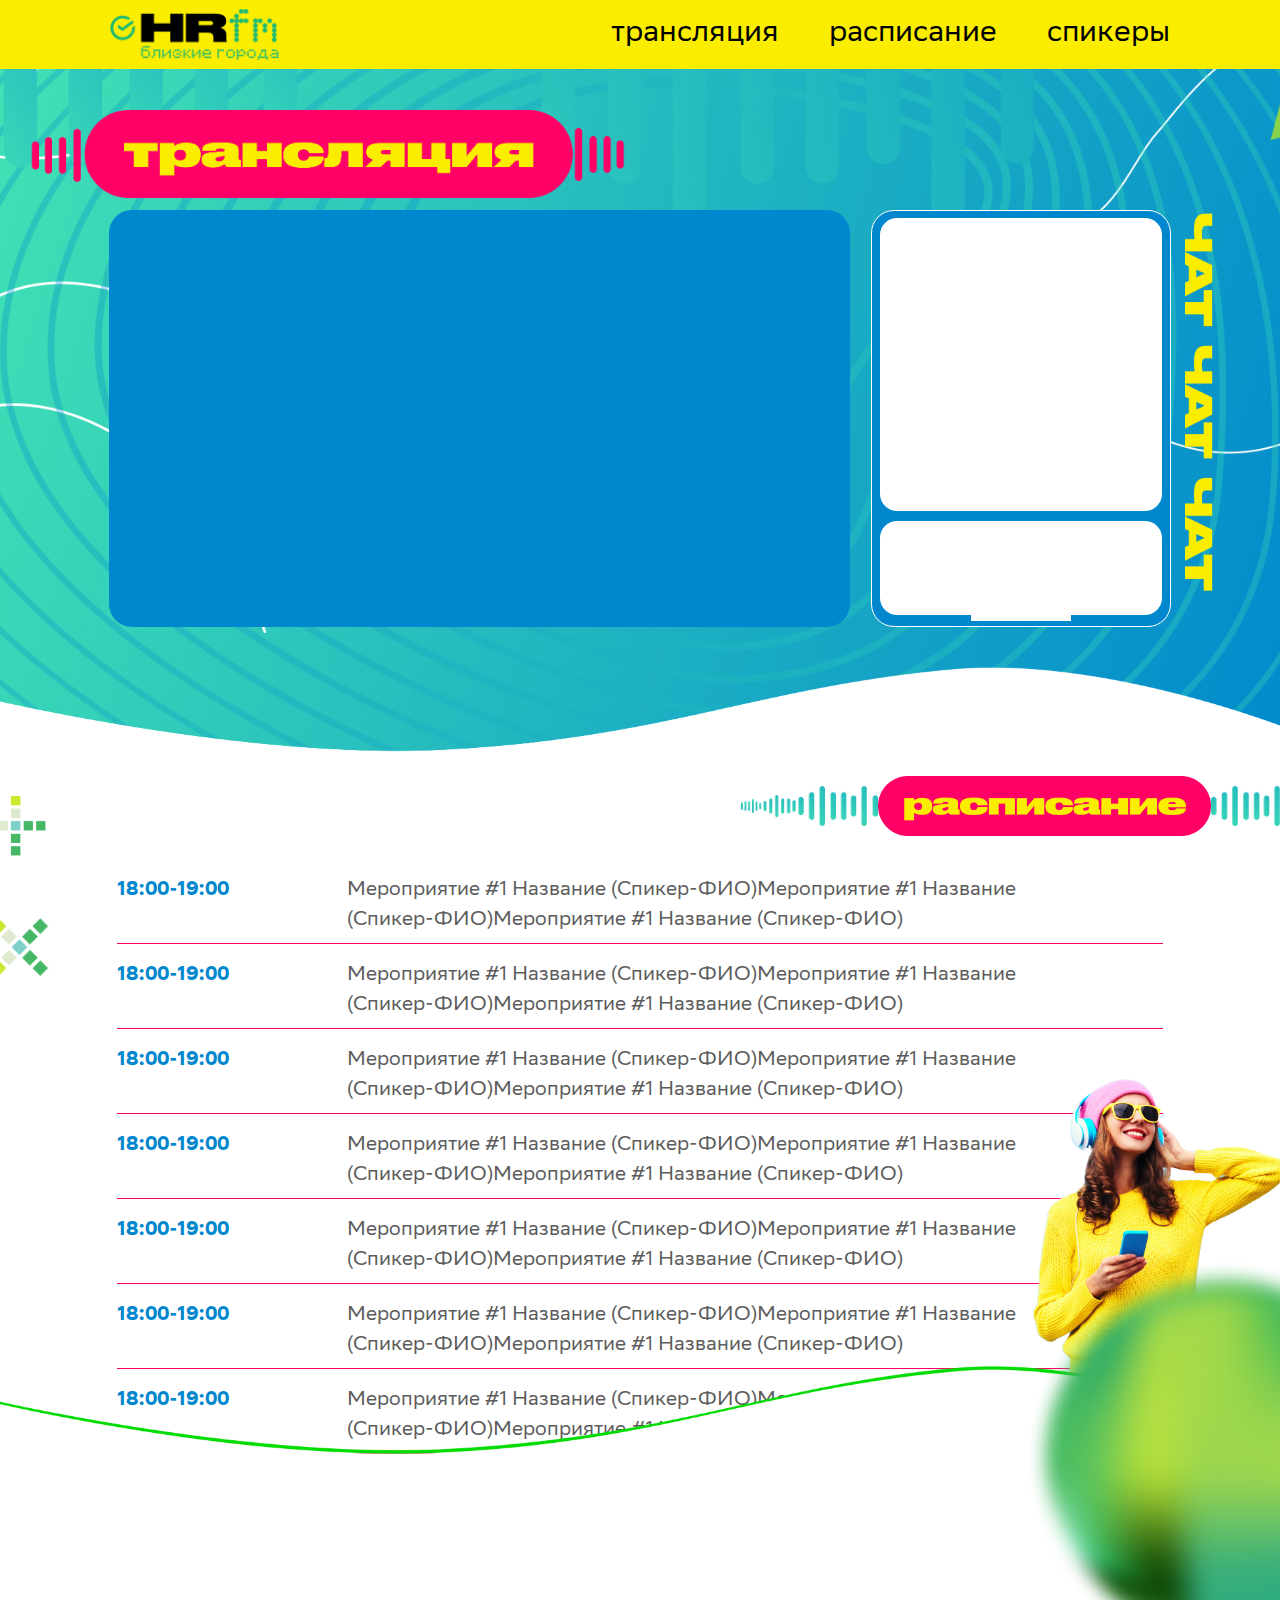
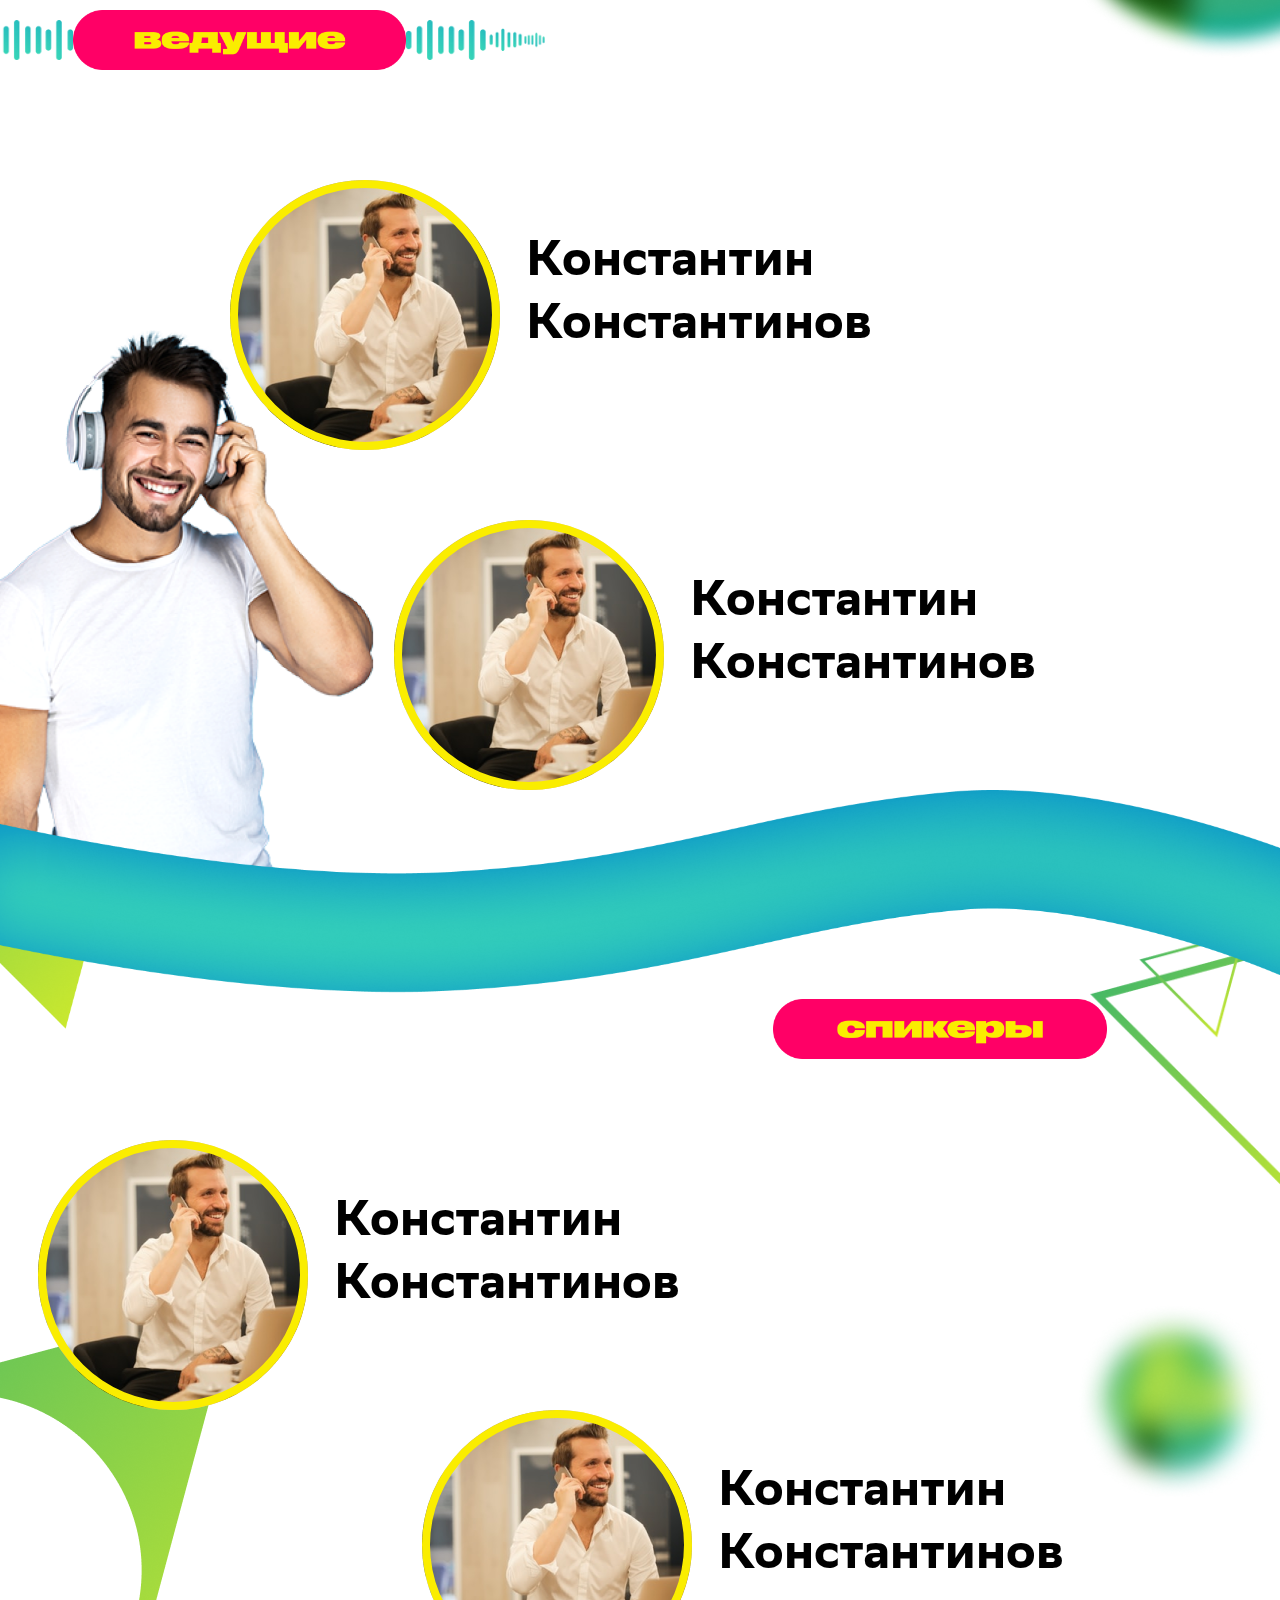
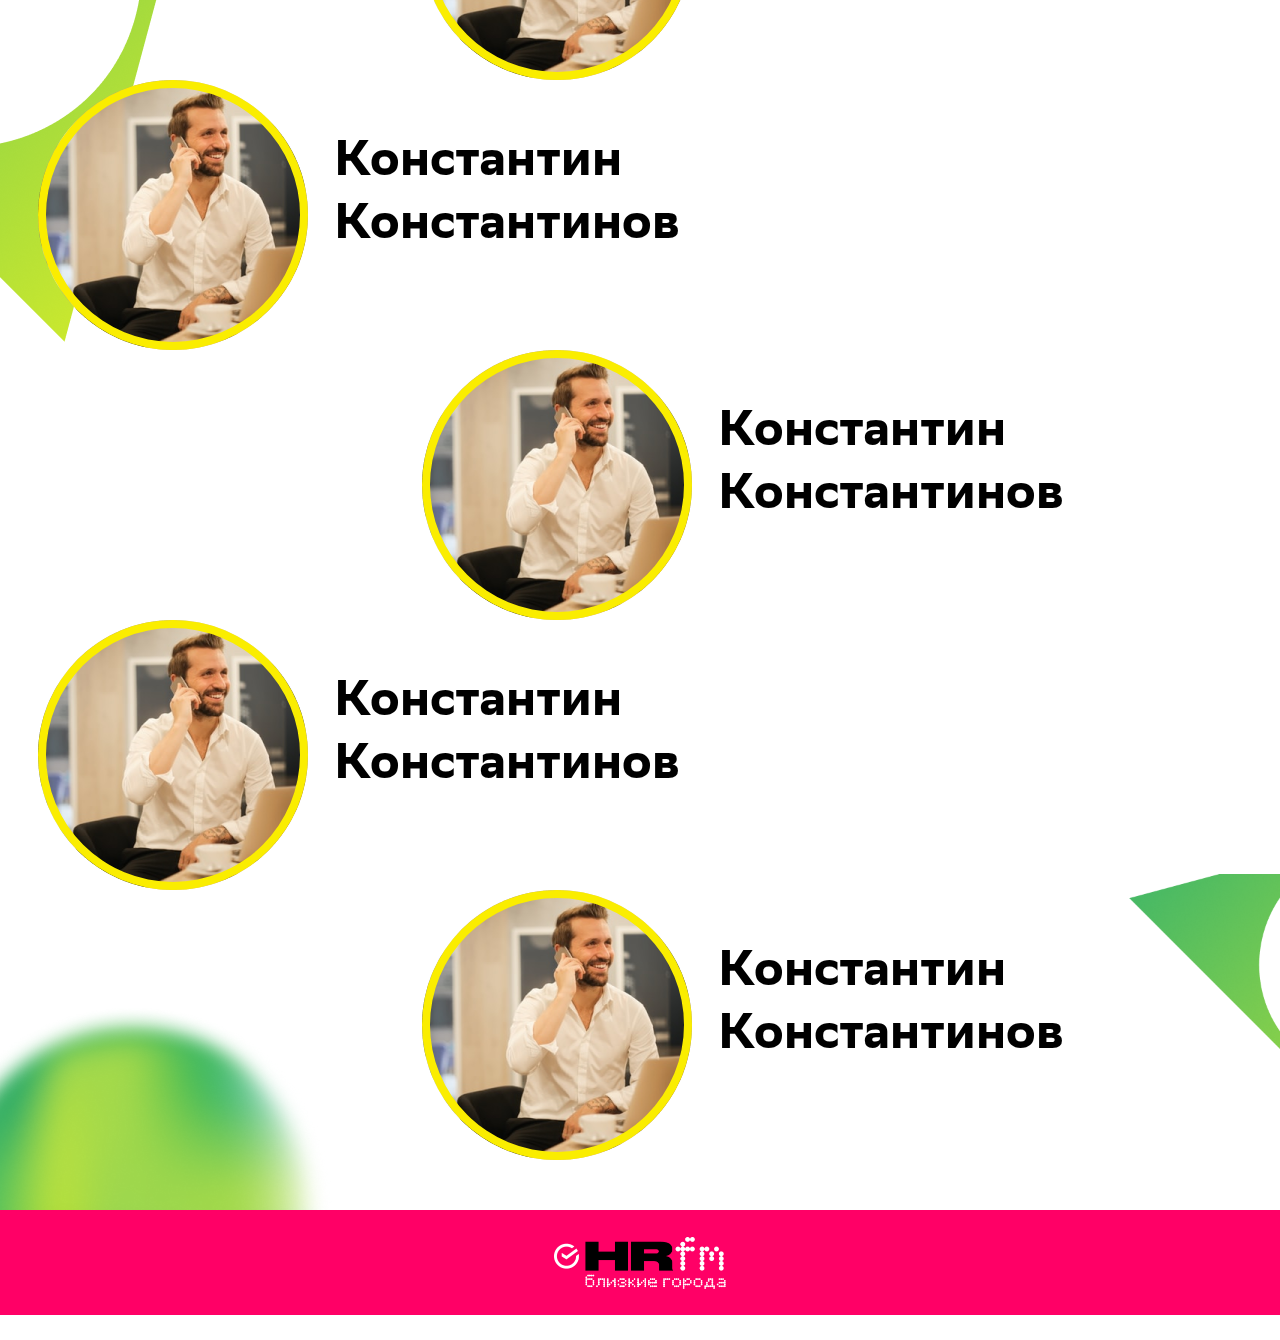
==== index.html @ 7535a4e9 "Adding All" ====
<!DOCTYPE html>
<html lang="ru" dir="ltr">

<head>
  <meta charset="utf-8">
  <title>HR FM Sber</title>
  <meta name="mobile-web-app-capable" content="yes">
  <meta name="apple-mobile-web-app-capable" content="yes">
  <meta http-equiv="Content-Type" content="text/html; charset=utf-8">
  <meta http-equiv="Content-Language" content="ru">
  <meta name="generator" content="N/A">
  <meta name="language" content="Russian">
  <meta name="viewport" content="width=device-width, initial-scale=1.0, maximum-scale=1.0, user-scalable=no" />

  <link type="text/css" rel="stylesheet" href="./fonts/fonts.css">
  <link type="text/css" rel="stylesheet" href="./index.css">
</head>

<body>

  <div class="body">
    <div class="menu">
      <div class="logo">
        <img class="logoImg" src="./images/logo.png" alt="" />
      </div>
      <img class="menuBtn" src="./images/menu.png" alt="" />
      <div class="menuLinks">
        <a class="menuLink" href="#">трансляция</a>
        <a class="menuLink" href="#">расписание</a>
        <a class="menuLink" href="#">спикеры</a>
      </div>
      <script type="text/javascript">
        let menu = document.querySelector(".menuBtn"),
          menuBlock = document.querySelector(".menuLinks");

        menu.addEventListener("click", () => {
          if (menuBlock.classList.contains("menuLinksMobile")) {
            menuBlock.className = "menuLinks";
          } else {
            menuBlock.className = "menuLinks menuLinksMobile";
          }
        });
      </script>
    </div>
    <img class="topImg" src="./images/top.png" alt="">
    <img class="topImg topImgMobile" src="./images/top-mobile.png" alt="" />

    <div class="broadcast">
      <div class="broadcastBlock1">
        <!-- <a href="#">
          <div class="broadcastPlay">
            <img src="./images/play.png" alt="" />
          </div>
        </a> -->
        <img class="broadcastCaption" src="./images/broadcast-caption.png" alt="" />
        <div class="broadcastBlock2">
          <div class="broadcastVideoBlock">
            <!-- PLACE BROADCAST HERE -->
          </div>
          <script type="text/javascript">
            let video = document.querySelector(".broadcastVideoBlock")
            videoBlock = document.querySelector(".broadcastBlock2");

            videoBlock.style.height = video.offsetWidth / 16 * 9 + "px";
            video.style.height = video.offsetWidth / 16 * 9 + "px";

            window.addEventListener("resize", () => {
              videoBlock.style.height = video.offsetWidth / 16 * 9 + "px";
              video.style.height = video.offsetWidth / 16 * 9 + "px";
            })
          </script>
          <div class="chat">
            <div class="messages">

            </div>
            <div class="messageInput">
              <input style="width:100px;height:100px;font-size:30px;" type="text" name="" value="">
            </div>
          </div>
          <img class="chatCaption" src="./images/chat.png" alt="">
        </div>
      </div>
    </div>

    <div class="schedule">
      <img class="scheduleStyle" src="./images/schedule/schedule-style.png" alt="" />
      <div class="scheduleBlock">
        <img class="scheduleStyleLeft1" src="./images/schedule/style-1.png" alt="" />
        <img class="scheduleStyleLeft2" src="./images/schedule/style-2.png" alt="" />

        <div class="scheduleCaption">
          <img class="scheduleCaptionLeft" src="./images/schedule/style-4.png" alt="" />
          <img class="styleMobile styleMobileLeft" src="./images/style-left.png" alt="" />
          <img class="scheduleCaptionCenter" src="./images/schedule/caption.png" alt="" />
          <img class="styleMobile styleMobileRight" src="./images/style-right.png" alt="" />
          <img class="scheduleCaptionRight" src="./images/schedule/style-5.png" alt="" />
        </div>
        <div class="scheduleScroll">
          <div class="item itemFirst">
            <div class="itemLeft">
              <p>
                18:00-19:00
              </p>
            </div>
            <div class="itemRight">
              <p>
                Мероприятие #1 Название (Спикер-ФИО)Мероприятие #1 Название (Спикер-ФИО)Мероприятие #1 Название (Спикер-ФИО)
              </p>
            </div>
          </div>
          <div class="item">
            <div class="itemLeft">
              <p>
                18:00-19:00
              </p>
            </div>
            <div class="itemRight">
              <p>
                Мероприятие #1 Название (Спикер-ФИО)Мероприятие #1 Название (Спикер-ФИО)Мероприятие #1 Название (Спикер-ФИО)
              </p>
            </div>
          </div>
          <div class="item">
            <div class="itemLeft">
              <p>
                18:00-19:00
              </p>
            </div>
            <div class="itemRight">
              <p>
                Мероприятие #1 Название (Спикер-ФИО)Мероприятие #1 Название (Спикер-ФИО)Мероприятие #1 Название (Спикер-ФИО)
              </p>
            </div>
          </div>
          <div class="item">
            <div class="itemLeft">
              <p>
                18:00-19:00
              </p>
            </div>
            <div class="itemRight">
              <p>
                Мероприятие #1 Название (Спикер-ФИО)Мероприятие #1 Название (Спикер-ФИО)Мероприятие #1 Название (Спикер-ФИО)
              </p>
            </div>
          </div>
          <div class="item">
            <div class="itemLeft">
              <p>
                18:00-19:00
              </p>
            </div>
            <div class="itemRight">
              <p>
                Мероприятие #1 Название (Спикер-ФИО)Мероприятие #1 Название (Спикер-ФИО)Мероприятие #1 Название (Спикер-ФИО)
              </p>
            </div>
          </div>
          <div class="item">
            <div class="itemLeft">
              <p>
                18:00-19:00
              </p>
            </div>
            <div class="itemRight">
              <p>
                Мероприятие #1 Название (Спикер-ФИО)Мероприятие #1 Название (Спикер-ФИО)Мероприятие #1 Название (Спикер-ФИО)
              </p>
            </div>
          </div>
          <div class="item itemLast">
            <div class="itemLeft">
              <p>
                18:00-19:00
              </p>
            </div>
            <div class="itemRight">
              <p>
                Мероприятие #1 Название (Спикер-ФИО)Мероприятие #1 Название (Спикер-ФИО)Мероприятие #1 Название (Спикер-ФИО)
              </p>
            </div>
          </div>
        </div>
        <img class="scheduleGirl" src="./images/schedule/style-3.png" alt="" />
      </div>
      <img class="scheduleStyle" src="./images/schedule/schedule-style-2.png" alt="" />
    </div>

    <div class="faces">
      <div class="leading">
        <img class="leadingPeopleStyleRightTop" src="./images/faces/people-style-right-top.png" alt="" />
        <div class="leadingCaption">
          <img class="leadingCaptionLeft" src="./images/leading-style-left.png" alt="" />
          <img class="styleMobile styleMobileLeft" src="./images/style-left.png" alt="" />
          <img class="leadingCaptionCenter" src="./images/leading-caption.png" alt="" />
          <img class="styleMobile styleMobileRight" src="./images/style-right.png" alt="" />
          <img class="leadingCaptionRight" src="./images/leading-style-right.png" alt="" />
        </div>
        <div class="faceItem faceItem1">
          <div class="faceItemImgBlock">
            <img class="faceItemImg" src="./images/faces/1.png" alt="" />
          </div>
          <div class="">
            <p class="faceCaption">
              Константин<br />Константинов
            </p>
            <p class="faceDescription">
              Руководитель Директорцирковской
            </p>
          </div>
        </div>
        <div class="faceItem faceItem2">
          <div class="faceItemImgBlock">
            <img class="faceItemImg" src="./images/faces/1.png" alt="" />
          </div>
          <div class="">
            <p class="faceCaption">
              Константин<br />Константинов
            </p>
            <p class="faceDescription">
              Руководитель Директорцирковской
            </p>
          </div>
        </div>
        <img class="facesStyleLeftTop" src="./images/faces/style-left-top.png" alt="" />
        <img class="facesStyleRight" src="./images/faces/style-right.png" alt="" />
        <img class="facesStyle" src="./images/faces/style.png" alt="" />
        <img class="facesStyle facesStyleMobile" src="./images/faces/style-mobile.png" alt="" />
      </div>
      <div class="speakers">
        <div class="speakersCaption">
          <img class="styleMobile styleMobileLeft" src="./images/style-left.png" alt="" />
          <img class="speakersCaptionCenter" src="./images/speakers-caption.png" alt="" />
          <img class="styleMobile styleMobileRight" src="./images/style-right.png" alt="" />
        </div>
        <img class="speakersStyleLeft" src="./images/faces/style-left.png" alt="" />
        <div class="faceItem faceItem3">
          <div class="faceItemImgBlock">
            <img class="faceItemImg" src="./images/faces/1.png" alt="" />
          </div>
          <div class="">
            <p class="faceCaption">
              Константин<br />Константинов
            </p>
            <p class="faceDescription">
              Руководитель Директорцирковской
            </p>
          </div>
        </div>
        <div class="faceItem faceItem4">
          <div class="faceItemImgBlock">
            <img class="faceItemImg" src="./images/faces/1.png" alt="" />
          </div>
          <div class="">
            <p class="faceCaption">
              Константин<br />Константинов
            </p>
            <p class="faceDescription">
              Руководитель Директорцирковской
            </p>
          </div>
        </div>
        <div class="faceItem faceItem5">
          <div class="faceItemImgBlock">
            <img class="faceItemImg" src="./images/faces/1.png" alt="" />
          </div>
          <div class="">
            <p class="faceCaption">
              Константин<br />Константинов
            </p>
            <p class="faceDescription">
              Руководитель Директорцирковской
            </p>
          </div>
        </div>
        <div class="faceItem faceItem4">
          <div class="faceItemImgBlock">
            <img class="faceItemImg" src="./images/faces/1.png" alt="" />
          </div>
          <div class="">
            <p class="faceCaption">
              Константин<br />Константинов
            </p>
            <p class="faceDescription">
              Руководитель Директорцирковской
            </p>
          </div>
        </div>
        <div class="faceItem faceItem5">
          <div class="faceItemImgBlock">
            <img class="faceItemImg" src="./images/faces/1.png" alt="" />
          </div>
          <div class="">
            <p class="faceCaption">
              Константин<br />Константинов
            </p>
            <p class="faceDescription">
              Руководитель Директорцирковской
            </p>
          </div>
        </div>
        <div class="faceItem faceItem4">
          <div class="faceItemImgBlock">
            <img class="faceItemImg" src="./images/faces/1.png" alt="" />
          </div>
          <div class="">
            <p class="faceCaption">
              Константин<br />Константинов
            </p>
            <p class="faceDescription">
              Руководитель Директорцирковской
            </p>
          </div>
        </div>
      </div>
      <img class="facesStyleBottom" src="./images/faces/style-bottom.png" alt="" />
    </div>
    <div class="footer">
      <img class="footerLogo" src="./images/logo-footer.png" alt="" />
    </div>
  </div>

</body>

</html>
---- fonts/fonts.css ----
@font-face {
  font-family: 'SBSansDisplay_Regular';
  src: url(./SBSansDisplay-Regular.ttf);
}

@font-face {
  font-family: 'SBSansDisplay_Bold';
  src: url(./SBSansDisplay-Bold.ttf);
}
---- index.css ----
a {
  text-decoration: none;
  outline: none;
  color: inherit;
}

input, textarea, select {
  outline: none;
  -webkit-appearance: none !important;
  -moz-appearance: none !important;
  appearance: none !important;
  padding: 0;
  margin: 0;
  border: none;
}

:root {}

html, body, div, span, object, iframe, h1, h2, h3, h4, h5, h6, p, a, img, small, strike, strong, b, i, ol, ul {
  margin: 0;
  padding: 0;
  border: 0;
  font-size: 0;
  font: inherit;
  vertical-align: baseline;
  -webkit-text-size-adjust: none;
  touch-action: manipulation;
  -webkit-tap-highlight-color: transparent;
}

li, form, label, table, tbody, tfoot, thead, tr, th, td, canvas, footer, header, menu, nav, audio, video {
  margin: 0;
  padding: 0;
  border: 0;
  font-size: 0;
  font: inherit;
  vertical-align: baseline;
  -webkit-tap-highlight-color: transparent;
}

/* HTML5 display-role reset for older browsers */
article, aside, details, figcaption, figure, footer, header, hgroup, menu, nav, section {
  display: block;
  -webkit-tap-highlight-color: transparent;
}

body {
  margin: 0 auto;
  padding: 0;
  font-size: 0;
  background: linear-gradient(287.56deg, #0087CD 0%, #42E3B4 100%);
  background-repeat: no-repeat;
  background-attachment: fixed;
  color: #000000;
  text-align: center;
  position: relative;
  -webkit-font-smoothing: antialiased;
  -moz-osx-font-smoothing: antialiased;
  font-smoothing: antialiased;
  width: auto;
  min-width: 320px;
}

.body {
  overflow: hidden;
  overflow-y: scroll;
}

.menu {
  background-color: #FAED00;
  width: 100%;
  height: 69px;
  display: flex;
  justify-content: space-between;
  align-items: center;
  padding: 0 110px;
  box-sizing: border-box;
  position: relative;
  z-index: 2;
}

.menuLink {
  font-family: "SBSansDisplay_Regular";
  font-size: 30px;
  font-style: normal;
  line-height: 69px;
  margin-left: 50px;
}

.logoImg {
  height: 51px;
  width: auto;
}

.topImg {
  width: 100%;
  height: auto;
  position: relative;
  display: block;
  margin-top: -69px;
  z-index: 1;
}

.topImgMobile, .menuBtn, .styleMobile {
  display: none;
}

.broadcast {
  background: url(./images/broadcast-bg.png) no-repeat center center / cover;
  width: 100%;
  /* height: 1200px; */
  position: relative;
  margin-top: -210px;
  margin-bottom: -150px;
  /* z-index: -1; */
  padding-bottom: 30px;
}

.broadcastPlay {
  width: 638px;
  height: 140px;
  background: #FAED00;
  display: flex;
  justify-content: center;
  align-items: center;
  position: absolute;
  top: 190px;
  right: 50px;
  border-radius: 100px;
  box-shadow: 1px 0px 58px #FFFFFF;
}

.broadcastPlay img {
  width: 194px;
  height: 194px;
  box-shadow: 0px 0px 68px 0px #faed00;
  border-radius: 100%;
}

.broadcastCaption {
  height: 107px;
  width: auto;
  display: block;
  margin-top: 110px;
  margin-left: -8.5%;
  margin-bottom: 12px;
}

.broadcastBlock1 {
  max-width: 1440px;
  padding: 210px 50px 160px;
  margin: 0 auto;
  position: relative;
}

.broadcastVideoBlock {
  height: 100%;
  width: 74%;
  background: #0087CD;
  border-radius: 23px;
  margin-right: 2%;
}

.chat {
  height: 100%;
  width: 24%;
  background: #0087CD;
  border-radius: 23px;
  border: 1px solid #FFFFFF;
  box-sizing: border-box;
  padding: 7px 8px 11px;
  display: flex;
  flex-direction: column;
  justify-content: space-between;
  min-width: 300px;
  position: relative;
}

.chatCaption {
  width: 4.15%;
  height: auto;
  position: absolute;
  top: 3px;
  right: -4.4%;
}

.broadcastBlock2 {
  display: flex;
  justify-content: space-between;
  position: relative;
}

.messages, .messageInput {
  width: 100%;
  background: #FFFFFF;
  border-radius: 17px;
  box-sizing: border-box;
}

.messages {
  height: calc(100% - 104px);
}

.messageInput {
  height: 94px;
}

.scheduleStyle {
  width: 100%;
  height: auto;
  display: block;
  position: relative;
  z-index: 3;
}

.scheduleBlock {
  display: block;
  width: 100%;
  background-color: #FFFFFF;
  padding: 190px 0 0;
  margin: -190px auto;
  position: relative;
}

.scheduleScroll {
  max-width: 81.7%;
  width: 100%;
  margin: 0 auto;
  height: 590px;
  overflow: hidden;
  overflow-y: scroll;
}

.scheduleScroll::-webkit-scrollbar {
  display: none;
}

.scheduleScroll {
  -ms-overflow-style: none;
  scrollbar-width: none;
}

.item {
  display: flex;
  justify-content: flex-start;
  align-items: flex-start;
  border-bottom: 1px solid #FF0066;
  padding: 17px 0 7px;
}

.itemFirst {
  padding: 0 0 7px;
}

.itemLast {
  margin-bottom: 150px;
}

.itemLeft {
  width: 17.5%;
  margin-right: 47px;
}

.itemLeft p {
  font-family: "SBSansDisplay_Bold";
  font-size: 30px;
  line-height: 38px;
  text-align: left;
  color: #0087CD;
}

.itemRight {
  width: 64%;
}

.itemRight p {
  font-family: "SBSansDisplay_Regular";
  font-size: 30px;
  line-height: 38px;
  text-align: left;
  color: #5C5C5C;
}

.scheduleGirl {
  width: 25%;
  height: auto;
  display: block;
  position: absolute;
  right: -23px;
  bottom: 50px;
}

.scheduleStyleLeft1 {
  height: 101px;
  width: auto;
  left: 0;
  top: 20px;
  position: absolute;
  display: block;
  z-index: 4;
}

.scheduleStyleLeft2 {
  height: 200px;
  width: auto;
  left: 0;
  top: 121px;
  position: absolute;
  display: block;
  z-index: 4;
}

.scheduleCaption {
  display: flex;
  justify-content: center;
  align-items: center;
  position: absolute;
  top: 0;
  right: 0;
  z-index: 4;
}

.scheduleCaptionLeft, .scheduleCaptionRight {
  height: 87px;
  width: auto;
  display: block;
}

.scheduleCaptionCenter {
  height: 98px;
  width: auto;
  display: block;
}

.leadingCaption {
  display: flex;
  justify-content: center;
  align-items: center;
  position: absolute;
  top: 30px;
  left: 0;
}

.leadingCaptionLeft, .leadingCaptionRight {
  height: 87px;
  width: auto;
  display: block;
}

.leadingCaptionCenter {
  height: 98px;
  width: auto;
  display: block;
}

.faceItem {
  display: flex;
  justify-content: flex-start;
  align-items: center;
}

.faceItemImg {
  width: 270px;
  height: 270px;
  object-fit: cover;
  display: block;
  position: relative;
  z-index: -1;
}

.faceItemImgBlock {
  margin-right: 26px;
  border-radius: 100%;
  box-shadow: inset 0 0 0 8px #FAED00;
}

.faceCaption {
  font-family: "SBSansDisplay_Bold";
  font-size: 49px;
  line-height: 63px;
  text-align: left;
}

.faceDescription {
  font-family: "SBSansDisplay_Regular";
  font-size: 30px;
  line-height: 38px;
  text-align: left;
  color: #FFFFFF;
  max-width: 525px;
}

.faces {
  position: relative;
  padding: 0 0 50px;
}

.faceItem1 {
  margin: 0 auto;
  position: relative;
  left: 0;
  right: 0;
  width: fit-content;
  top: 200px;
}

.faceItem2 {
  margin: 0 auto;
  position: relative;
  left: 12.8%;
  right: 0;
  width: fit-content;
  margin-top: 270px;
}

.facesStyle {
  width: 100%;
  height: auto;
  display: block;
  position: relative;
  margin-top: 0px;
  z-index: 1;
}

.facesStyleLeftTop {
  height: auto;
  width: 35.8%;
  left: 0;
  top: 200px;
  position: absolute;
  display: block;
  z-index: -2;
}

.leadingPeopleStyleRightTop {
  height: auto;
  width: 20%;
  right: 0;
  top: -630px;
  position: absolute;
  display: block;
  z-index: 5;
}

.facesStyleRight {
  height: 970px;
  width: auto;
  right: 0;
  top: 550px;
  position: absolute;
  display: block;
  z-index: -1;
}

.speakersCaptionCenter {
  height: 98px;
  width: auto;
  display: block;
}

.speakersCaption {
  display: flex;
  justify-content: center;
  align-items: center;
  position: relative;
  width: fit-content;
  margin: 0 auto;
  left: 400px;
  right: 0;
}

.faceItem3 {
  margin: 0 auto;
  position: relative;
  left: -15%;
  width: fit-content;
  margin-top: 81px;
}

.faceItem4 {
  margin: 0 auto;
  position: relative;
  left: 15%;
  width: fit-content;
  margin-top: 0px;
}

.faceItem5 {
  margin: 0 auto;
  position: relative;
  left: -15%;
  width: fit-content;
  margin-top: 0px;
}

.speakers {
  position: relative;
}

.speakersStyleLeft {
  height: 643px;
  width: auto;
  left: 0;
  top: 300px;
  position: absolute;
  display: block;
  z-index: -1;
}

.facesStyleBottom {
  width: 100%;
  height: auto;
  position: absolute;
  display: block;
  z-index: -2;
  left: 0;
  right: 0;
  margin: 0 auto;
  bottom: -105px;
}

.footer {
  background: #FF0066;
  width: 100%;
  height: 105px;
  display: flex;
  justify-content: center;
  align-items: center;
}

.footerLogo {
  height: 52px;
  width: auto;
  display: block;
}

.facesStyleMobile {
  display: none;
}

@media only screen and (max-width: 1940px) {
  .scheduleBlock {
    padding: 150px 0 0;
    margin: -150px auto;
  }
}

@media only screen and (max-width: 1540px) {
  .scheduleBlock {
    padding: 125px 0 0;
    margin: -125px auto;
  }

  .facesStyleLeftTop {
    top: 300px;
  }

  .leadingPeopleStyleRightTop {
    top: -500px;
  }
}

@media only screen and (max-width: 1440px) {
  .speakersCaption {
    left: 300px;
  }

  .leadingPeopleStyleRightTop {
    top: -450px;
  }

  .broadcastCaption {
    margin-left: -4%;
    height: 88px;
  }

  .broadcastPlay {
    width: 526px;
    height: 115px;
  }

  .broadcastPlay img {
    width: 160px;
    height: 160px;
  }

  .broadcastBlock2 {
    max-width: 90%;
    margin: 0 auto;
  }

  .scheduleCaptionLeft, .scheduleCaptionRight, .leadingCaptionLeft, .leadingCaptionRight {
    height: 60px;
  }

  .scheduleStyleLeft1 {
    height: 80px;
  }

  .scheduleStyleLeft2 {
    height: 150px;
  }

  .itemRight p {
    font-size: 26px;
    line-height: 30px;
  }

  .scheduleCaptionCenter, .leadingCaptionCenter, .speakersCaptionCenter {
    height: 80px;
  }
}

@media only screen and (max-width: 1350px) {
  .facesStyleLeftTop{
    top: 350px;
  }
}

@media only screen and (max-width: 1300px) {
  .scheduleBlock {
    padding: 100px 0 0;
    margin: -100px auto;
  }

  .scheduleCaptionLeft, .scheduleCaptionRight, .leadingCaptionLeft, .leadingCaptionRight {
    height: 40px;
  }

  .scheduleCaptionCenter, .leadingCaptionCenter, .speakersCaptionCenter {
    height: 60px;
  }

  .scheduleStyleLeft1 {
    height: 60px;
  }

  .scheduleStyleLeft2 {
    height: 100px;
  }

  .itemRight p, .itemLeft p {
    font-size: 20px;
    line-height: 30px;
  }
}

@media only screen and (max-width: 1200px) {
  .speakersCaption {
    left: 200px;
  }

  .facesStyleLeftTop {
    top: 400px;
  }

  .broadcastPlay {
    width: 420px;
    height: 92px;
  }

  .broadcastPlay img {
    width: 128px;
    height: 128px;
  }

  .broadcastCaption {
    height: 70px;
  }

  .faceItem3, .faceItem5, .faceItem4 {
    left: 0;
    margin-top: 30px;
  }
}

@media only screen and (max-width: 1024px) {
  .menuLink {
    font-family: "SBSansDisplay_Bold";
    font-size: 15px;
    line-height: 41px;
  }

  .menu {
    height: 41px;
    padding: 0 50px;
  }

  .logoImg {
    height: 25px;
  }

  .topImg {
    margin-top: -41px;
  }

  .scheduleBlock {
    padding: 80px 0 0;
    margin: -80px auto;
  }
}

@media only screen and (max-width: 868px) {
  .itemLast {
    margin-bottom: 0;
  }

  .broadcastPlay {
    margin: 0 auto;
    left: 0;
    right: 0;
    top: 30px;
    position: relative;
  }

  .broadcastCaption {
    margin: 100px auto 20px;
  }

  .broadcastBlock2 {
    flex-direction: column;
    height: auto !important;
  }

  .broadcastVideoBlock {
    width: 100%;
    margin: 0 auto 10px;
  }

  .chat {
    width: 100%;
    height: 300px;
  }

  .chatCaption {
    top: unset;
    bottom: 11%;
  }

  .scheduleBlock {
    padding: 0;
    margin: 0 auto;
    background: transparent;
  }

  .scheduleStyle, .scheduleCaptionLeft, .scheduleCaptionRight, .leadingCaptionLeft, .leadingCaptionRight, .scheduleStyleLeft1, .scheduleStyleLeft2, .scheduleGirl {
    display: none;
  }

  .scheduleScroll {
    overflow: auto;
    height: auto;
    max-width: 700px;
  }

  .broadcastBlock1 {
    padding: 210px 50px 0px;
  }

  .broadcast {
    margin-bottom: 0;
    padding-bottom: 0;
  }

  .scheduleCaption, .leadingCaption, .speakersCaption {
    margin: 15px auto 10px;
    position: relative;
    left: 0;
  }

  .scheduleScroll {
    padding: 0 12px;
  }

  .itemLeft {
    margin: 0 auto;
    width: 100%;
  }

  .itemLeft p {
    font-size: 15px;
    line-height: 19px;
    text-align: center;
    color: #FFFFFF;
  }

  .item {
    flex-direction: column;
  }

  .itemRight {
    width: 100%;
  }

  .itemRight p {
    font-size: 15px;
    line-height: 19px;
  }

  .styleMobile {
    display: block;
    height: 28px;
    width: auto;
  }

  .styleMobileLeft {
    margin-right: -12px;
  }

  .styleMobileRight {
    margin-left: -12px;
  }

  .facesStyleLeftTop, .facesStyleRight, .speakersStyleLeft, .facesStyleBottom {
    display: none;
  }

  .faceItem1 {
    top: 0;
    margin-top: 50px;
  }

  .faceItem2 {
    left: 0;
    margin-top: 30px;
  }

  .leadingPeopleStyleRightTop {
    top: -200px;
    width: auto;
    height: 920px;
    right: -120px;
    z-index: -2;
  }

  .faceCaption {
    font-size: 40px;
    line-height: 50px;
  }

  .faceDescription {
    font-size: 20px;
    line-height: 28px;
  }

  .faceItemImg {
    width: 200px;
    height: 200px;
  }
}

@media only screen and (max-width: 668px) {
  .topImg, .menuLinks, .facesStyle {
    display: none;
  }

  .faceItemImg {
    width: 100px;
    height: 100px;
  }

  .faceItemImgBlock {
    box-shadow: inset 0 0 0 3px #faed00;
    margin-right: 10px;
  }

  .faceCaption {
    font-size: 18px;
    line-height: 23px;
  }

  .faceDescription {
    font-size: 11px;
    line-height: 14px;
    max-width: 192px;
  }

  .topImgMobile, .menuBtn, .facesStyleMobile {
    display: block;
  }

  .menuBtn {
    width: 24px;
    height: auto;
    padding: 8px;
  }

  .menu {
    padding: 0 6px 0 14px;
  }

  .menuLinksMobile {
    display: flex;
    position: absolute;
    flex-direction: column;
    text-align: right;
    background: #FAED00;
    top: 40px;
    right: 0;
    width: 224px;
    padding-top: 5px;
  }

  .menuLinksMobile .menuLink {
    margin: 0;
    padding-right: 5px;
    line-height: 69px;
  }

  .broadcastBlock1 {
    padding: 210px 12px 0;
  }

  .broadcastPlay {
    width: 260px;
    height: 57px;
  }

  .broadcastPlay img {
    width: 74px;
    height: 74px;
  }

  .broadcastBlock2 {
    width: 100%;
    max-width: 100%;
  }

  .broadcastCaption {
    height: auto;
    width: 105%;
    margin-left: -2.5%;
    margin: 80px auto 19px -2.5%;
  }

  .broadcastVideoBlock {
    margin-bottom: 25px;
  }

  .broadcastVideoBlock {
    border-radius: 5px;
  }

  .broadcast {
    background-size: 200%;
    margin-bottom: 0;
    padding-bottom: 0;
  }

  .chat {
    height: 493px;
    width: 95%;
    min-width: unset;
  }

  .chatCaption {
    bottom: 11px;
    width: auto;
    height: 482px;
    z-index: -1;
    right: -15px;
  }
}

@media only screen and (max-width: 425px) {
  .scheduleCaptionCenter, .leadingCaptionCenter, .speakersCaptionCenter {
    height: 45px;
  }

  .footer {
    height: 41px;
  }

  .footerLogo {
    height: 27px;
  }
}
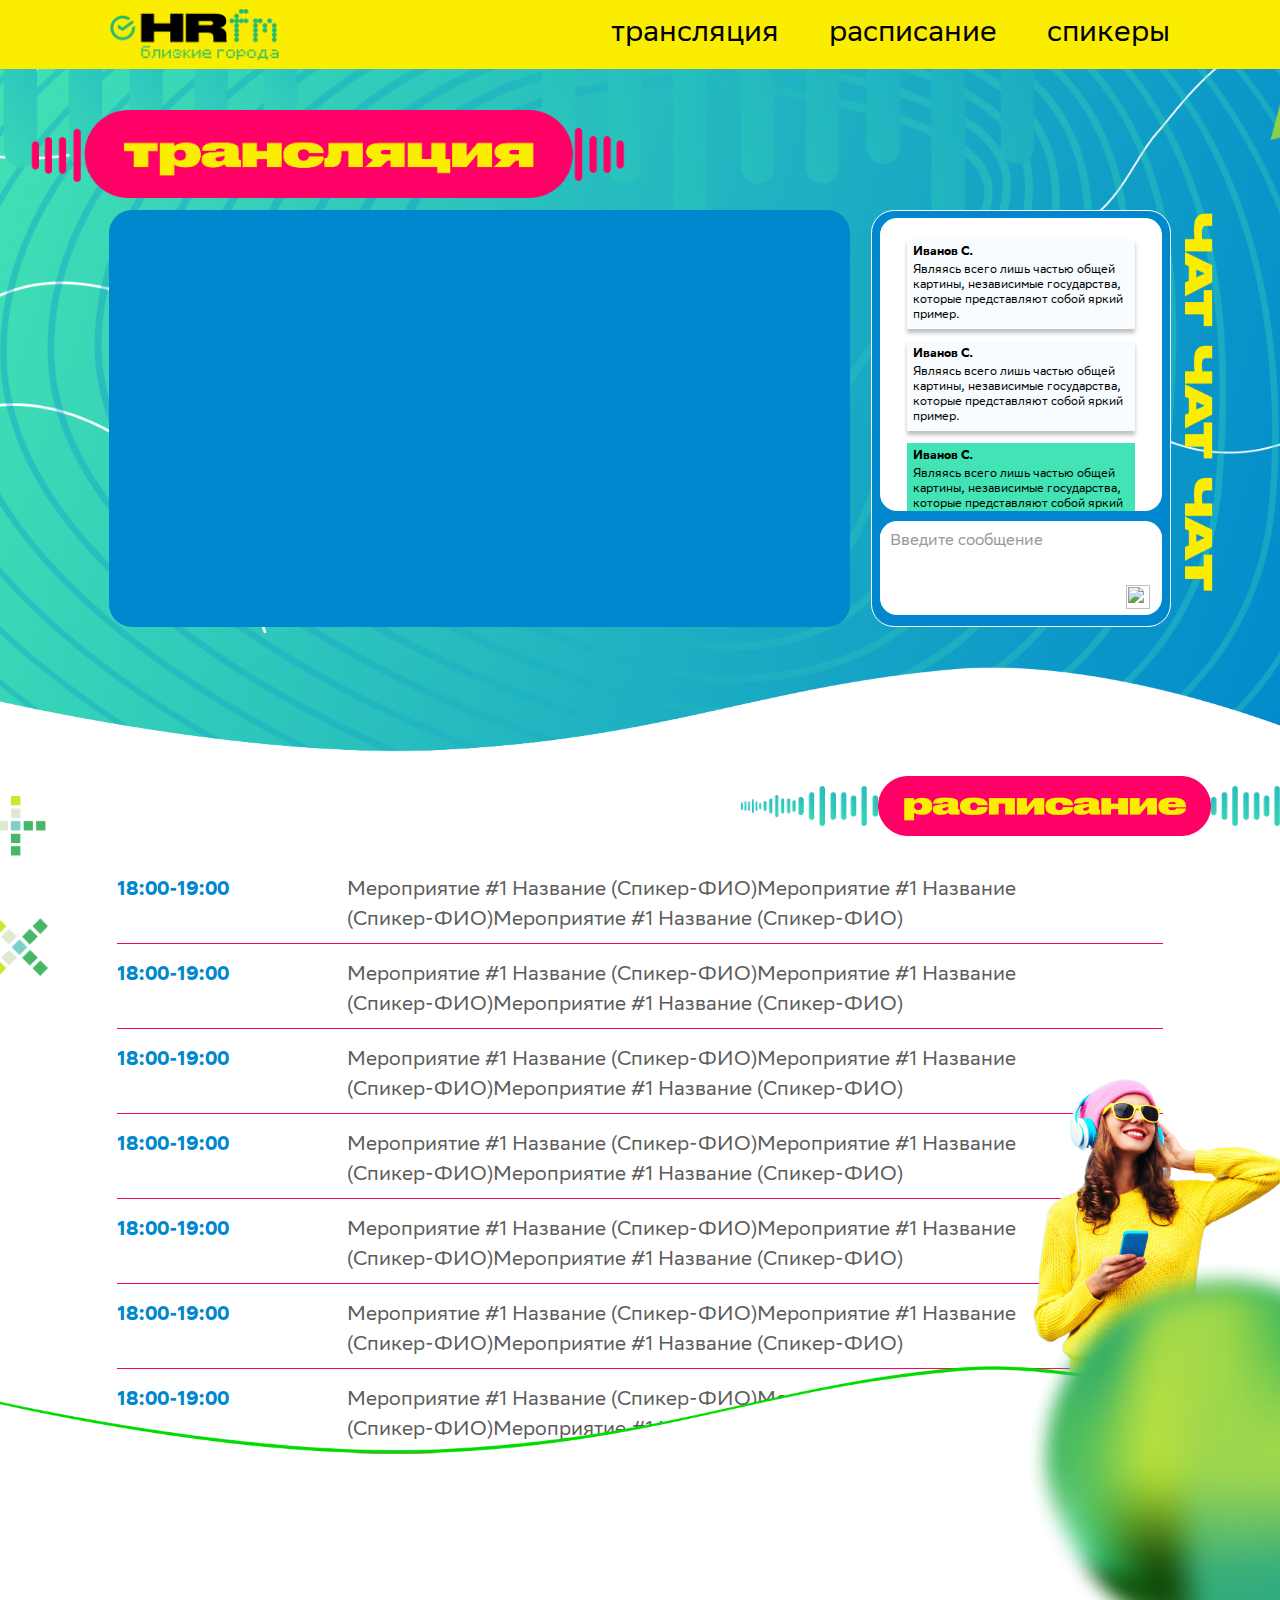
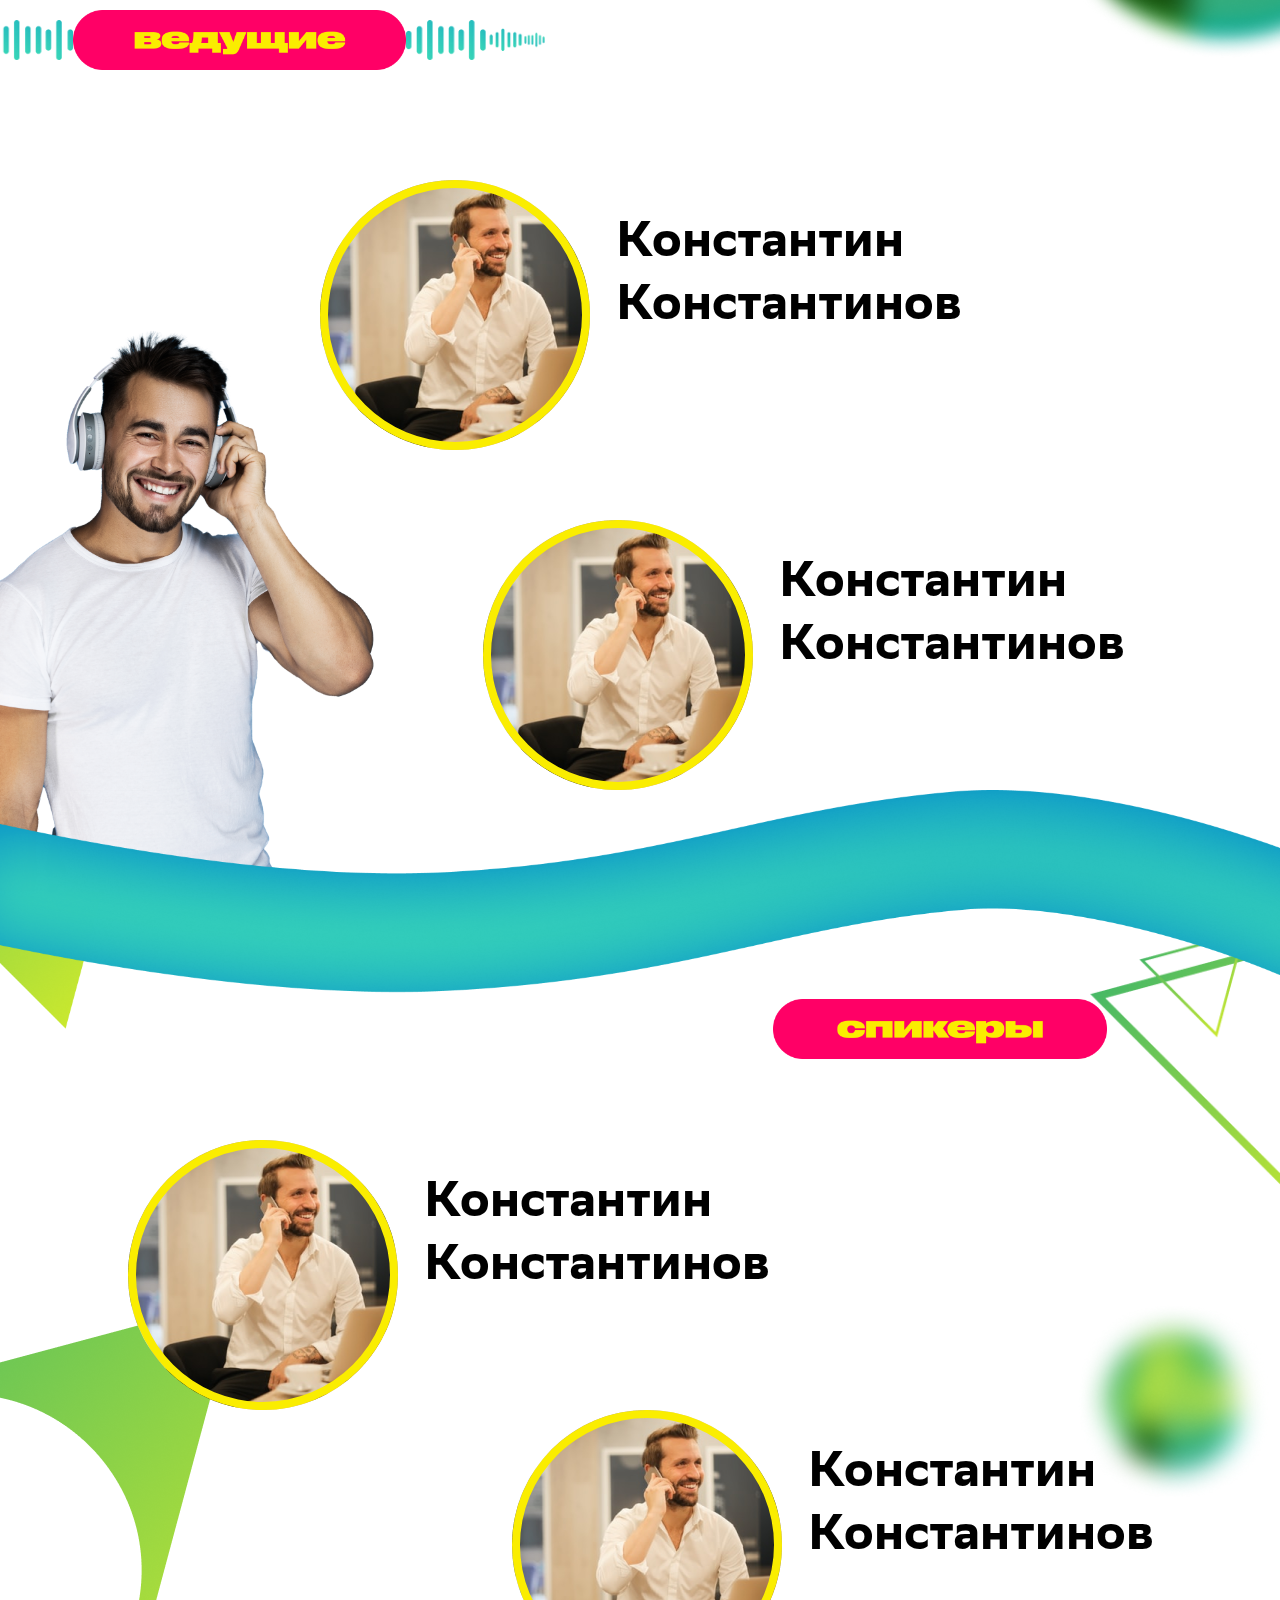
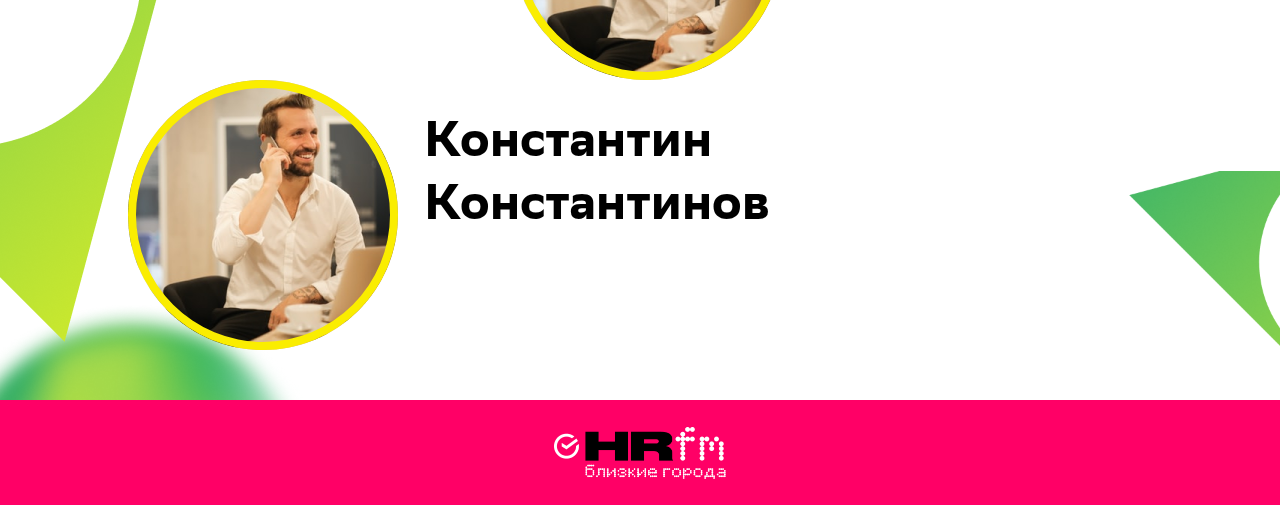
==== commit 7a8899fb: "Updating All" ====
--- a/index.html
+++ b/index.html
@@ -25,9 +25,9 @@
       </div>
       <img class="menuBtn" src="./images/menu.png" alt="" />
       <div class="menuLinks">
-        <a class="menuLink" href="#">трансляция</a>
-        <a class="menuLink" href="#">расписание</a>
-        <a class="menuLink" href="#">спикеры</a>
+        <a class="menuLink" href="#broadcast">трансляция</a>
+        <a class="menuLink" href="#schedule">расписание</a>
+        <a class="menuLink" href="#speakers">спикеры</a>
       </div>
       <script type="text/javascript">
         let menu = document.querySelector(".menuBtn"),
@@ -52,7 +52,7 @@
             <img src="./images/play.png" alt="" />
           </div>
         </a> -->
-        <img class="broadcastCaption" src="./images/broadcast-caption.png" alt="" />
+        <img class="broadcastCaption" id="broadcast" src="./images/broadcast-caption.png" alt="" />
         <div class="broadcastBlock2">
           <div class="broadcastVideoBlock">
             <!-- PLACE BROADCAST HERE -->
@@ -71,10 +71,66 @@
           </script>
           <div class="chat">
             <div class="messages">
-
+              <div class="message">
+                <p class="messageName">
+                  Иванов С.
+                </p>
+                <p class="messageText">
+                  Являясь всего лишь частью общей картины, независимые государства, которые представляют собой яркий пример.
+                </p>
+              </div>
+              <div class="message">
+                <p class="messageName">
+                  Иванов С.
+                </p>
+                <p class="messageText">
+                  Являясь всего лишь частью общей картины, независимые государства, которые представляют собой яркий пример.
+                </p>
+              </div>
+              <div class="message messageMy">
+                <p class="messageName">
+                  Иванов С.
+                </p>
+                <p class="messageText">
+                  Являясь всего лишь частью общей картины, независимые государства, которые представляют собой яркий пример.
+                </p>
+              </div>
+              <div class="message">
+                <p class="messageName">
+                  Иванов С.
+                </p>
+                <p class="messageText">
+                  Являясь всего лишь частью общей картины, независимые государства, которые представляют собой яркий пример.
+                </p>
+              </div>
+              <div class="message">
+                <p class="messageName">
+                  Иванов С.
+                </p>
+                <p class="messageText">
+                  Являясь всего лишь частью общей картины, независимые государства, которые представляют собой яркий пример.
+                </p>
+              </div>
+              <div class="message">
+                <p class="messageName">
+                  Иванов С.
+                </p>
+                <p class="messageText">
+                  Являясь всего лишь частью общей картины, независимые государства, которые представляют собой яркий пример.
+                </p>
+              </div>
+              <div class="message">
+                <p class="messageName">
+                  Иванов С.
+                </p>
+                <p class="messageText">
+                  Являясь всего лишь частью общей картины, независимые государства, которые представляют собой яркий пример.
+                </p>
+              </div>
             </div>
             <div class="messageInput">
-              <input style="width:100px;height:100px;font-size:30px;" type="text" name="" value="">
+              <textarea class="input" name="name" rows="2" value="" placeholder="Введите сообщение"></textarea>
+              <img class="send" src="./images/send.png" alt="" />
             </div>
           </div>
           <img class="chatCaption" src="./images/chat.png" alt="">
@@ -82,7 +138,7 @@
       </div>
     </div>
 
-    <div class="schedule">
+    <div class="schedule" id="schedule">
       <img class="scheduleStyle" src="./images/schedule/schedule-style.png" alt="" />
       <div class="scheduleBlock">
         <img class="scheduleStyleLeft1" src="./images/schedule/style-1.png" alt="" />
@@ -227,7 +283,7 @@
         <img class="facesStyle" src="./images/faces/style.png" alt="" />
         <img class="facesStyle facesStyleMobile" src="./images/faces/style-mobile.png" alt="" />
       </div>
-      <div class="speakers">
+      <div class="speakers" id="speakers">
         <div class="speakersCaption">
           <img class="styleMobile styleMobileLeft" src="./images/style-left.png" alt="" />
           <img class="speakersCaptionCenter" src="./images/speakers-caption.png" alt="" />
@@ -273,45 +329,6 @@
             </p>
           </div>
         </div>
-        <div class="faceItem faceItem4">
-          <div class="faceItemImgBlock">
-            <img class="faceItemImg" src="./images/faces/1.png" alt="" />
-          </div>
-          <div class="">
-            <p class="faceCaption">
-              Константин<br />Константинов
-            </p>
-            <p class="faceDescription">
-              Руководитель Директорцирковской
-            </p>
-          </div>
-        </div>
-        <div class="faceItem faceItem5">
-          <div class="faceItemImgBlock">
-            <img class="faceItemImg" src="./images/faces/1.png" alt="" />
-          </div>
-          <div class="">
-            <p class="faceCaption">
-              Константин<br />Константинов
-            </p>
-            <p class="faceDescription">
-              Руководитель Директорцирковской
-            </p>
-          </div>
-        </div>
-        <div class="faceItem faceItem4">
-          <div class="faceItemImgBlock">
-            <img class="faceItemImg" src="./images/faces/1.png" alt="" />
-          </div>
-          <div class="">
-            <p class="faceCaption">
-              Константин<br />Константинов
-            </p>
-            <p class="faceDescription">
-              Руководитель Директорцирковской
-            </p>
-          </div>
-        </div>
       </div>
       <img class="facesStyleBottom" src="./images/faces/style-bottom.png" alt="" />
     </div>
--- a/index.css
+++ b/index.css
@@ -28,6 +28,15 @@
   -webkit-tap-highlight-color: transparent;
 }
 
+html::-webkit-scrollbar {
+  display: none;
+}
+
+html {
+  -ms-overflow-style: none;
+  scrollbar-width: none;
+}
+
 li, form, label, table, tbody, tfoot, thead, tr, th, td, canvas, footer, header, menu, nav, audio, video {
   margin: 0;
   padding: 0;
@@ -59,9 +68,13 @@
   font-smoothing: antialiased;
   width: auto;
   min-width: 320px;
+  overflow: hidden;
+  overflow-x: hidden !important;
+  overflow-y: scroll;
 }
 
 .body {
+  width: 100%;
   overflow: hidden;
   overflow-y: scroll;
 }
@@ -176,6 +189,61 @@
   position: relative;
 }
 
+.input {
+  font-size: 16px;
+  line-height: 22px;
+  width: 100%;
+  box-sizing: border-box;
+  padding: 0 10px 10px;
+  margin-top: 10px;
+  border-top-left-radius: 5px;
+  border-top-right-radius: 5px;
+  font-family: "SBSansDisplay_Regular";
+  resize: none;
+}
+
+.send {
+  width: 24px;
+  height: 24px;
+  display: block;
+  float: right;
+  margin-right: 12px;
+}
+
+.input::placeholder {
+  color: #999;
+}
+
+.message {
+  max-width: 232px;
+  width: 100%;
+  background: #F8FCFF;
+  box-shadow: 0px 4px 4px 0px rgb(0 0 0 / 25%);
+  text-align: left;
+  padding: 6px;
+  box-sizing: border-box;
+  margin-bottom: 12px;
+}
+
+.messageMy {
+  background: #42E3B4;
+  box-shadow: unset;
+  display: inline-block;
+}
+
+.messageName {
+  font-family: "SBSansDisplay_Bold";
+  font-size: 12px;
+  line-height: 15px;
+  margin-bottom: 3px;
+}
+
+.messageText {
+  font-family: "SBSansDisplay_Regular";
+  font-size: 12px;
+  line-height: 15px;
+}
+
 .chatCaption {
   width: 4.15%;
   height: auto;
@@ -199,6 +267,18 @@
 
 .messages {
   height: calc(100% - 104px);
+  padding: 21px 27px;
+  overflow: scroll;
+  text-align: right;
+}
+
+.messages::-webkit-scrollbar {
+  display: none;
+}
+
+.messages {
+  -ms-overflow-style: none;
+  scrollbar-width: none;
 }
 
 .messageInput {
@@ -357,6 +437,7 @@
   display: flex;
   justify-content: flex-start;
   align-items: center;
+  width: min-content;
 }
 
 .faceItemImg {
@@ -400,7 +481,6 @@
   position: relative;
   left: 0;
   right: 0;
-  width: fit-content;
   top: 200px;
 }
 
@@ -409,7 +489,6 @@
   position: relative;
   left: 12.8%;
   right: 0;
-  width: fit-content;
   margin-top: 270px;
 }
 
@@ -425,6 +504,7 @@
 .facesStyleLeftTop {
   height: auto;
   width: 35.8%;
+  max-width: 690px;
   left: 0;
   top: 200px;
   position: absolute;
@@ -473,7 +553,6 @@
   margin: 0 auto;
   position: relative;
   left: -15%;
-  width: fit-content;
   margin-top: 81px;
 }
 
@@ -481,7 +560,6 @@
   margin: 0 auto;
   position: relative;
   left: 15%;
-  width: fit-content;
   margin-top: 0px;
 }
 
@@ -489,7 +567,6 @@
   margin: 0 auto;
   position: relative;
   left: -15%;
-  width: fit-content;
   margin-top: 0px;
 }
 
@@ -612,7 +689,7 @@
 }
 
 @media only screen and (max-width: 1350px) {
-  .facesStyleLeftTop{
+  .facesStyleLeftTop {
     top: 350px;
   }
 }
@@ -651,7 +728,7 @@
   }
 
   .facesStyleLeftTop {
-    top: 400px;
+    top: 450px;
   }
 
   .broadcastPlay {
@@ -697,6 +774,12 @@
   .scheduleBlock {
     padding: 80px 0 0;
     margin: -80px auto;
+  }
+}
+
+@media only screen and (max-width: 960px) {
+  .facesStyleLeftTop {
+    top: 500px;
   }
 }
 
@@ -850,6 +933,10 @@
 }
 
 @media only screen and (max-width: 668px) {
+  .messages {
+    padding: 21px 10px;
+  }
+
   .topImg, .menuLinks, .facesStyle {
     display: none;
   }
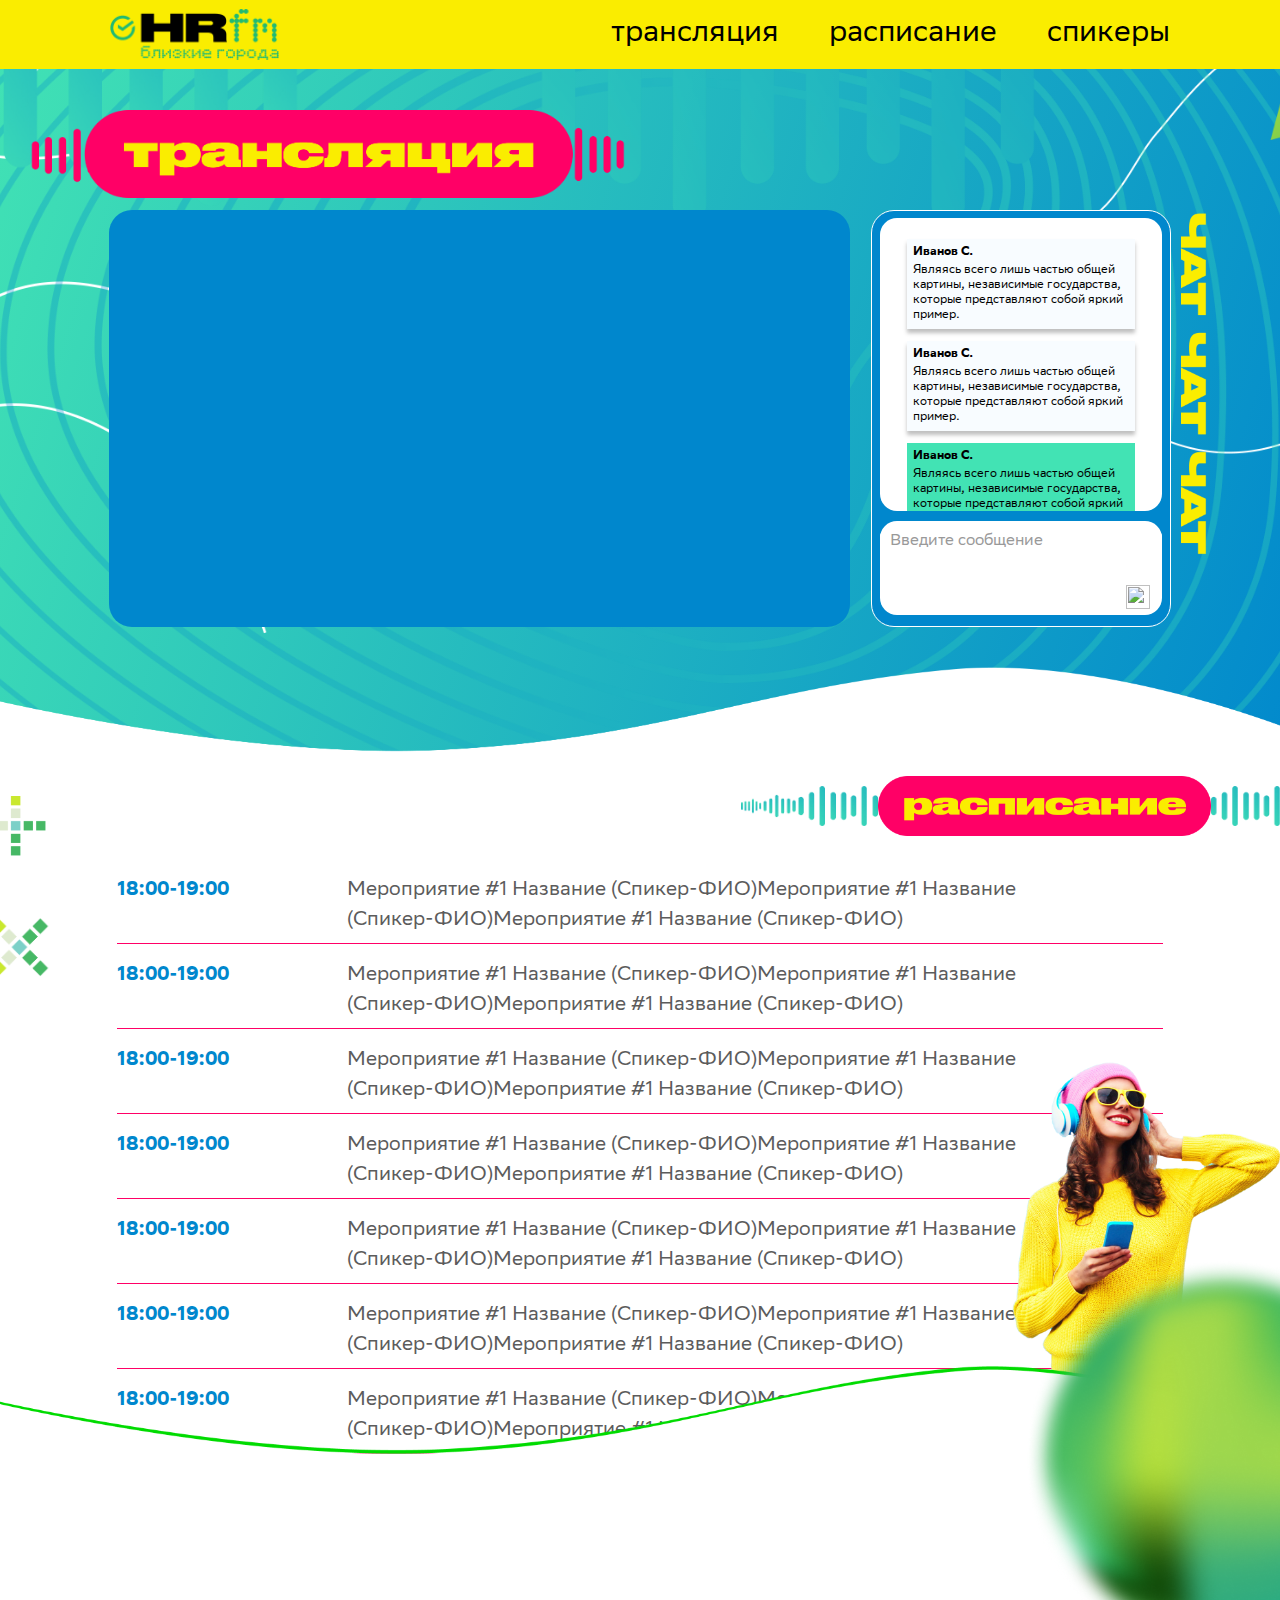
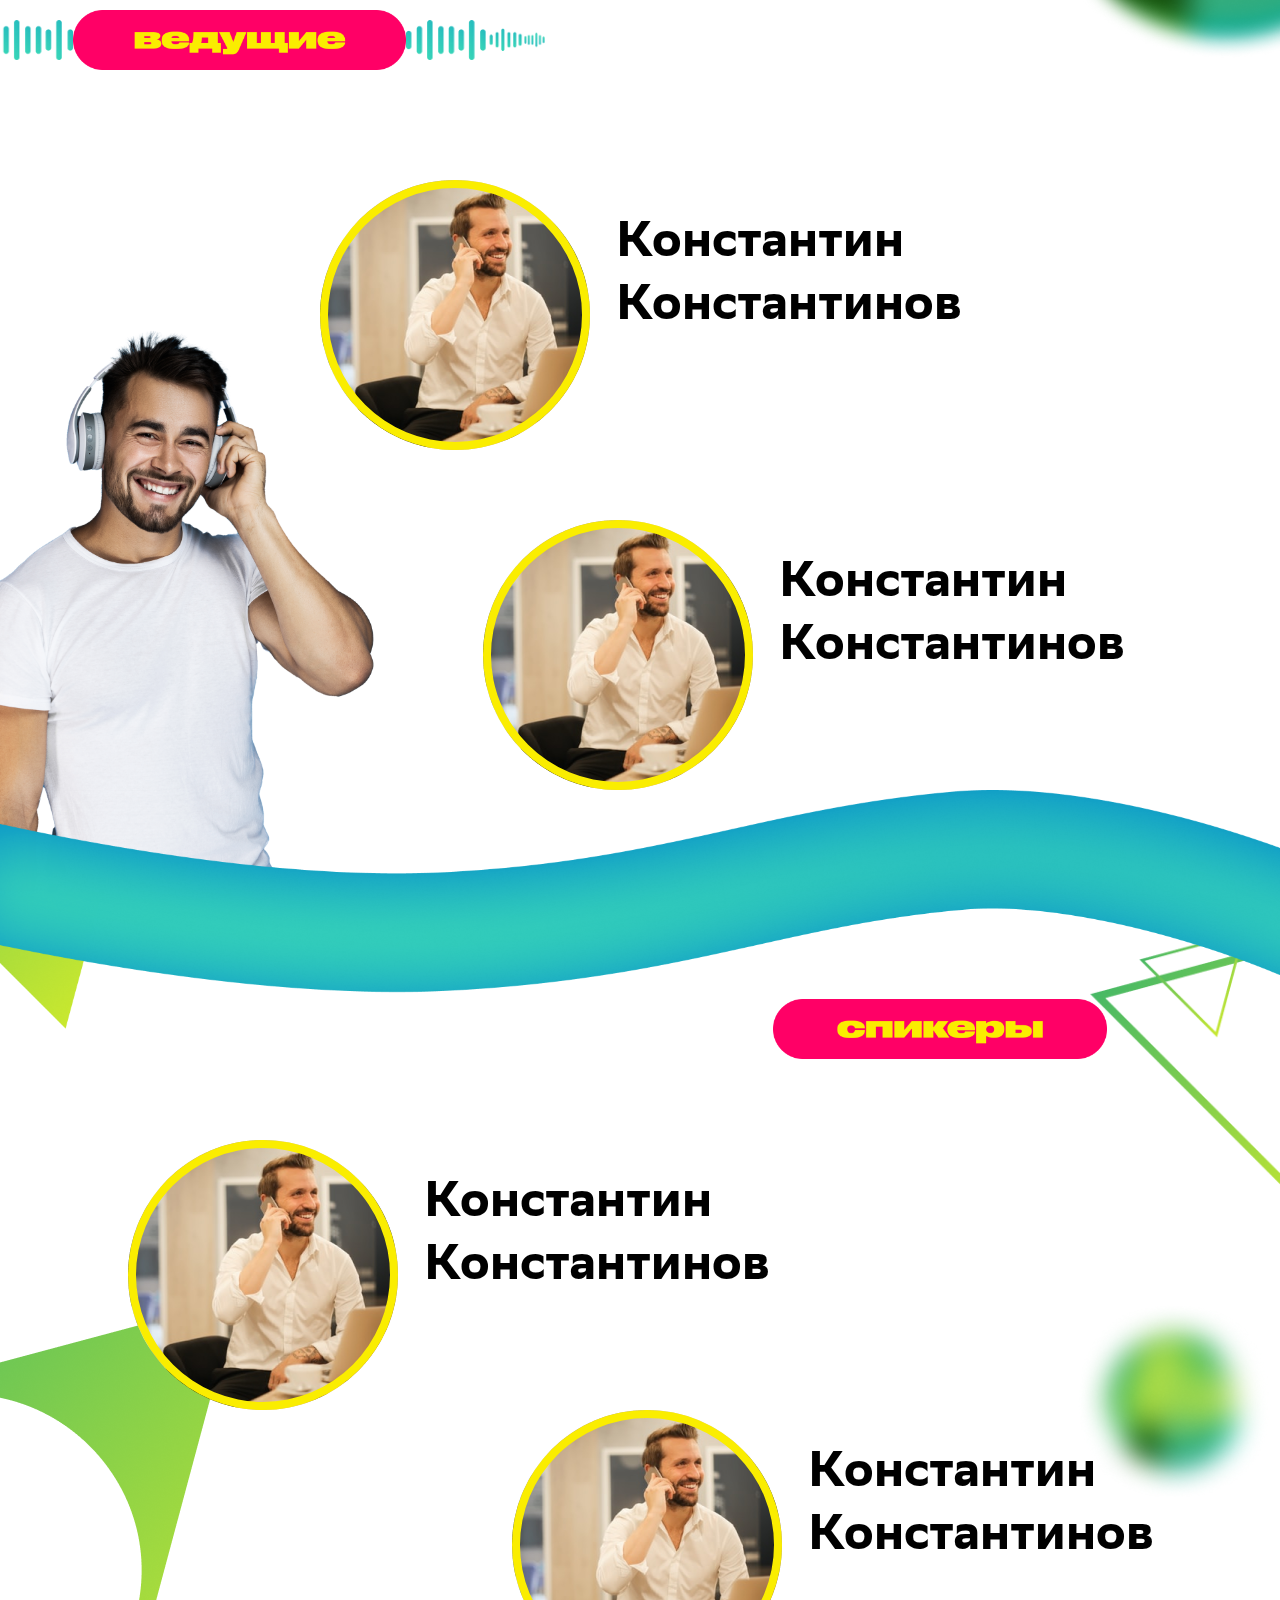
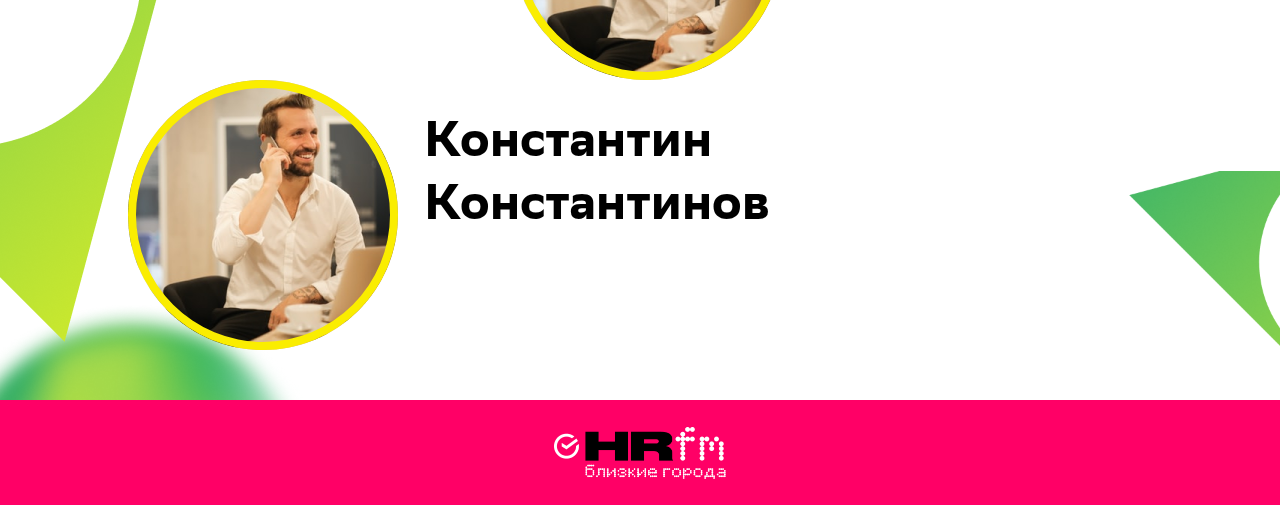
==== commit 469a8937: "Updating All" ====
--- a/index.html
+++ b/index.html
@@ -10,7 +10,7 @@
   <meta http-equiv="Content-Language" content="ru">
   <meta name="generator" content="N/A">
   <meta name="language" content="Russian">
-  <meta name="viewport" content="width=device-width, initial-scale=1.0, maximum-scale=1.0, user-scalable=no" />
+  <meta name="viewport" content="width=device-width, initial-scale=0.8, maximum-scale=1.0, user-scalable=no" />
 
   <link type="text/css" rel="stylesheet" href="./fonts/fonts.css">
   <link type="text/css" rel="stylesheet" href="./index.css">
--- a/index.css
+++ b/index.css
@@ -75,8 +75,8 @@
 
 .body {
   width: 100%;
-  overflow: hidden;
-  overflow-y: scroll;
+  /* overflow: hidden;
+  overflow-y: scroll; */
 }
 
 .menu {
@@ -245,11 +245,11 @@
 }
 
 .chatCaption {
-  width: 4.15%;
+  width: 3.75%;
   height: auto;
   position: absolute;
   top: 3px;
-  right: -4.4%;
+  right: -3.75%;
 }
 
 .broadcastBlock2 {
@@ -366,7 +366,7 @@
   height: auto;
   display: block;
   position: absolute;
-  right: -23px;
+  right: 0;
   bottom: 50px;
 }
 
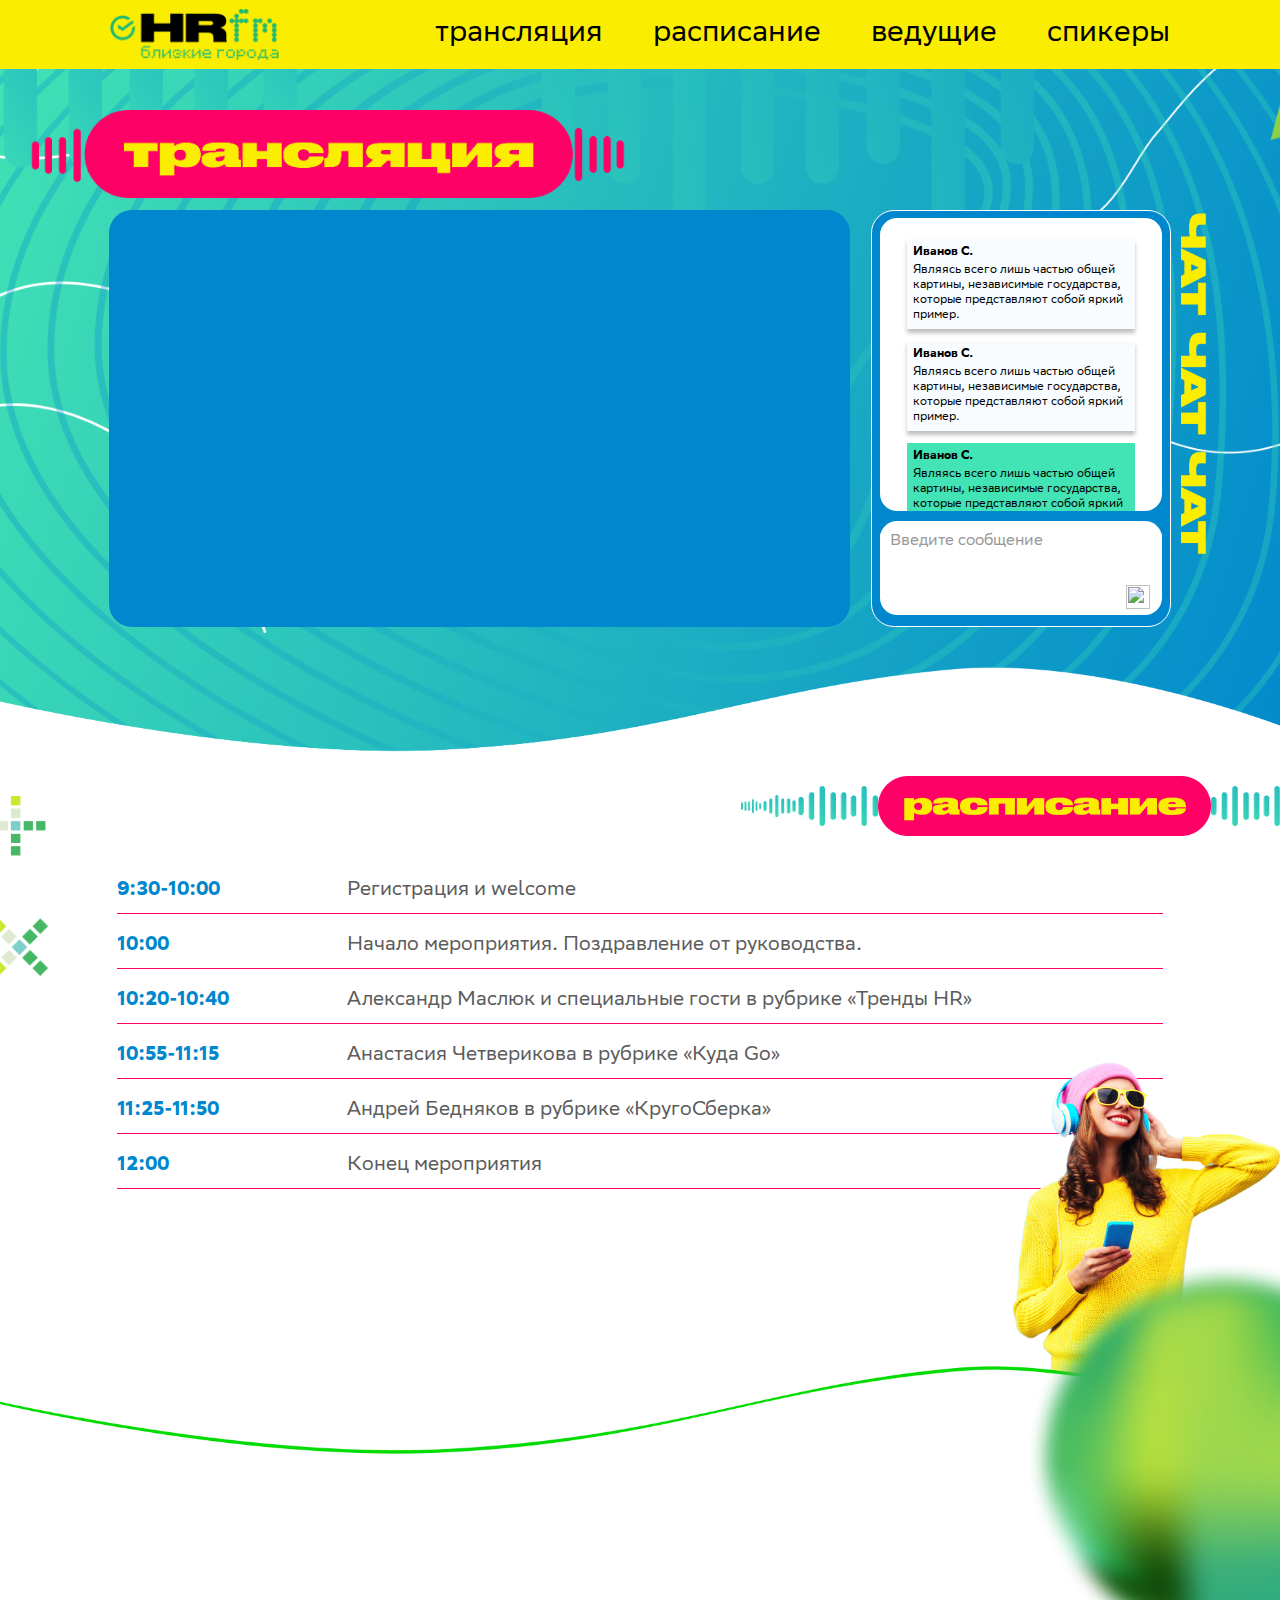
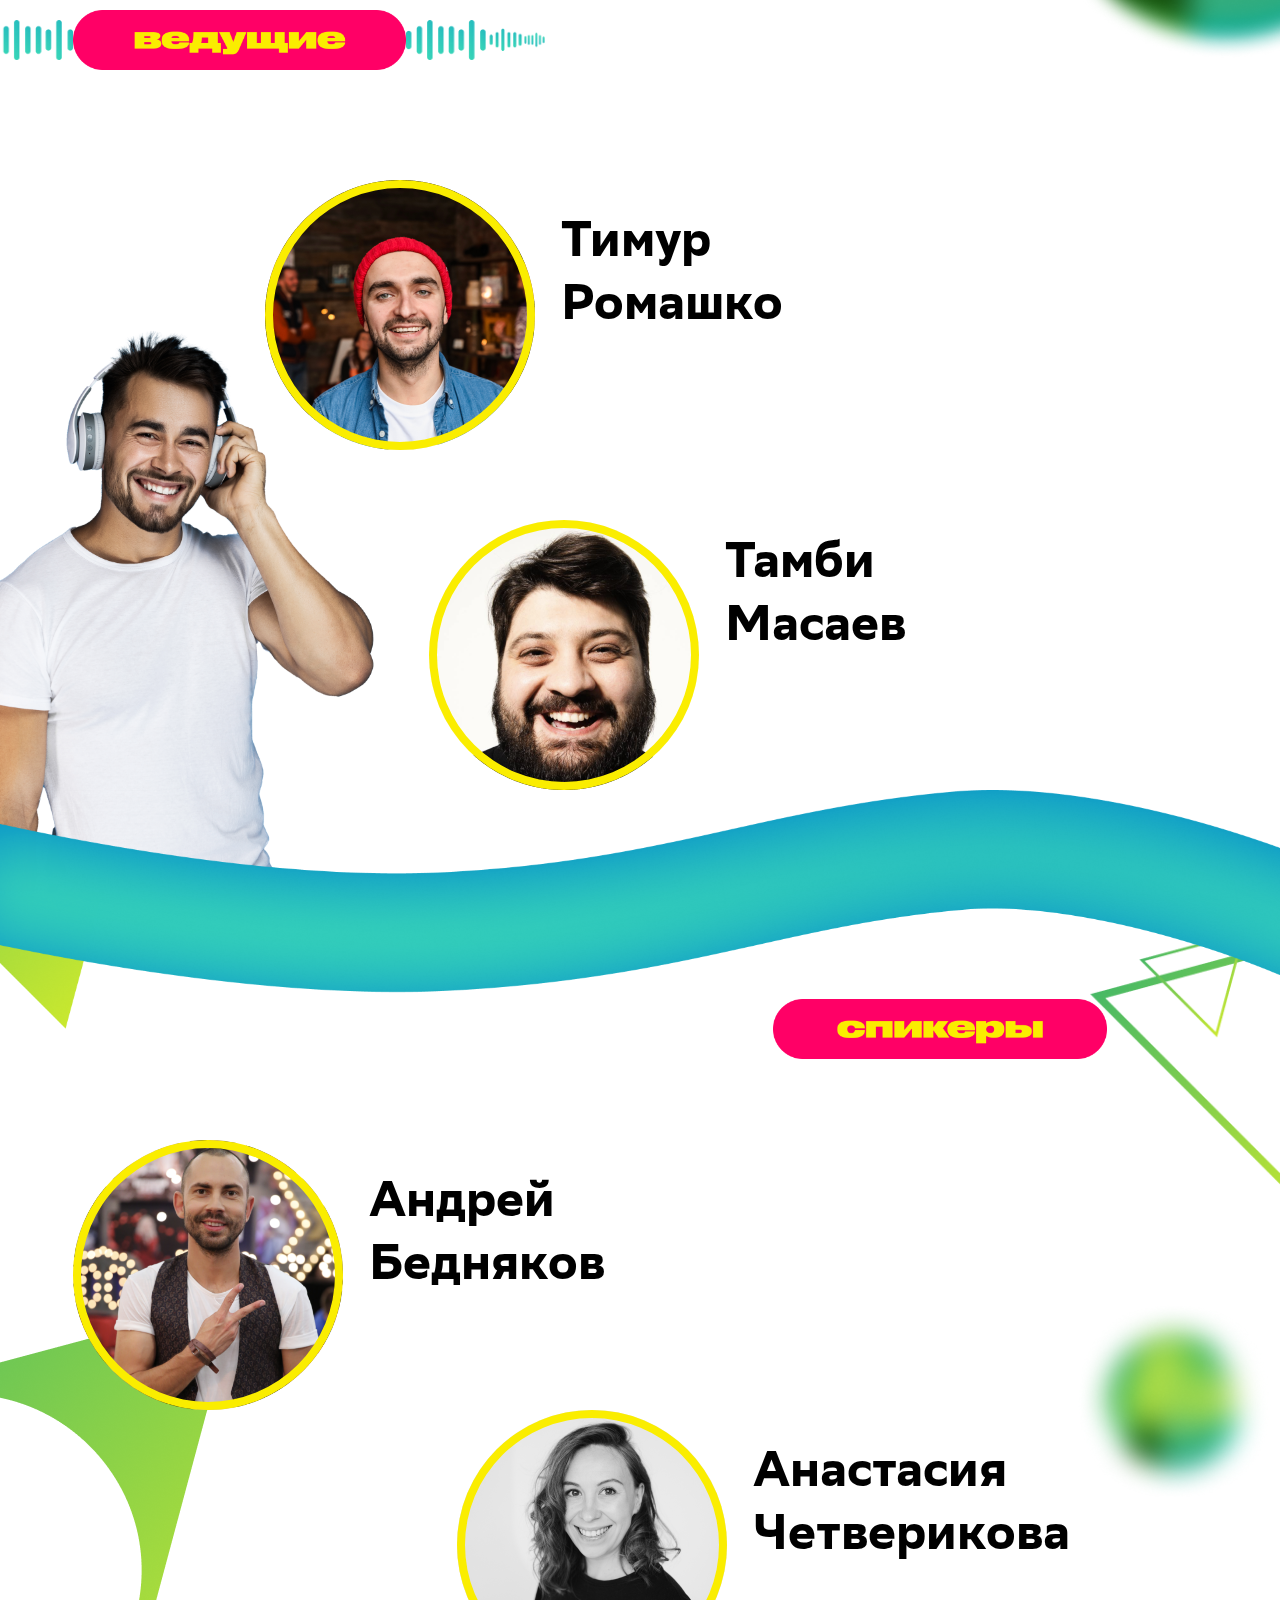
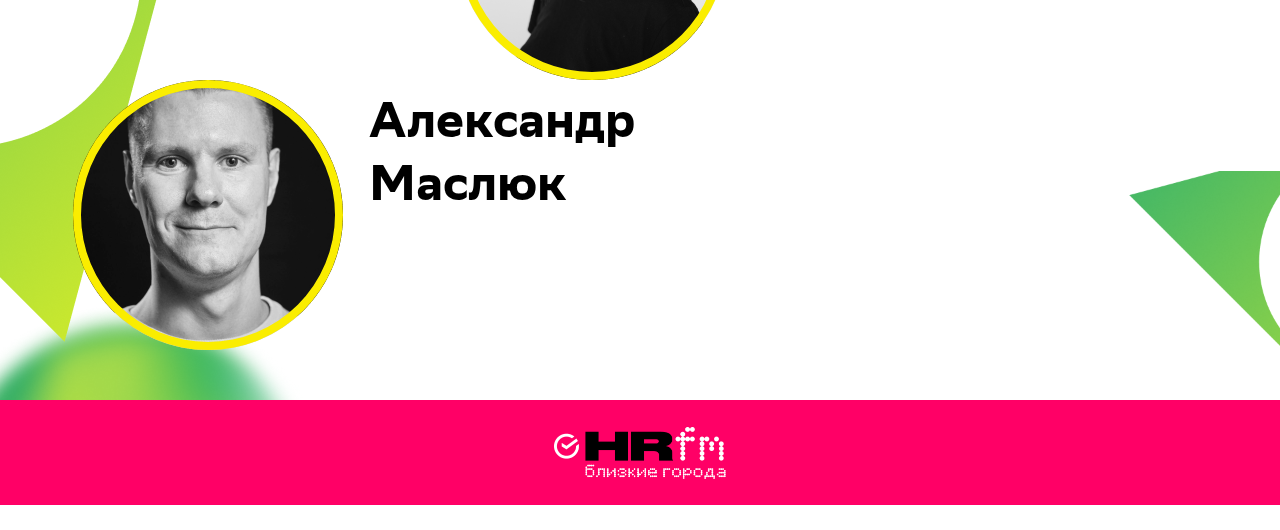
==== commit f5a55f1f: "Updating All" ====
--- a/index.html
+++ b/index.html
@@ -27,6 +27,7 @@
       <div class="menuLinks">
         <a class="menuLink" href="#broadcast">трансляция</a>
         <a class="menuLink" href="#schedule">расписание</a>
+        <a class="menuLink" href="#leading">ведущие</a>
         <a class="menuLink" href="#speakers">спикеры</a>
       </div>
       <script type="text/javascript">
@@ -155,84 +156,72 @@
           <div class="item itemFirst">
             <div class="itemLeft">
               <p>
-                18:00-19:00
-              </p>
-            </div>
-            <div class="itemRight">
-              <p>
-                Мероприятие #1 Название (Спикер-ФИО)Мероприятие #1 Название (Спикер-ФИО)Мероприятие #1 Название (Спикер-ФИО)
-              </p>
-            </div>
-          </div>
-          <div class="item">
-            <div class="itemLeft">
-              <p>
-                18:00-19:00
-              </p>
-            </div>
-            <div class="itemRight">
-              <p>
-                Мероприятие #1 Название (Спикер-ФИО)Мероприятие #1 Название (Спикер-ФИО)Мероприятие #1 Название (Спикер-ФИО)
-              </p>
-            </div>
-          </div>
-          <div class="item">
-            <div class="itemLeft">
-              <p>
-                18:00-19:00
-              </p>
-            </div>
-            <div class="itemRight">
-              <p>
-                Мероприятие #1 Название (Спикер-ФИО)Мероприятие #1 Название (Спикер-ФИО)Мероприятие #1 Название (Спикер-ФИО)
-              </p>
-            </div>
-          </div>
-          <div class="item">
-            <div class="itemLeft">
-              <p>
-                18:00-19:00
-              </p>
-            </div>
-            <div class="itemRight">
-              <p>
-                Мероприятие #1 Название (Спикер-ФИО)Мероприятие #1 Название (Спикер-ФИО)Мероприятие #1 Название (Спикер-ФИО)
-              </p>
-            </div>
-          </div>
-          <div class="item">
-            <div class="itemLeft">
-              <p>
-                18:00-19:00
-              </p>
-            </div>
-            <div class="itemRight">
-              <p>
-                Мероприятие #1 Название (Спикер-ФИО)Мероприятие #1 Название (Спикер-ФИО)Мероприятие #1 Название (Спикер-ФИО)
-              </p>
-            </div>
-          </div>
-          <div class="item">
-            <div class="itemLeft">
-              <p>
-                18:00-19:00
-              </p>
-            </div>
-            <div class="itemRight">
-              <p>
-                Мероприятие #1 Название (Спикер-ФИО)Мероприятие #1 Название (Спикер-ФИО)Мероприятие #1 Название (Спикер-ФИО)
-              </p>
-            </div>
-          </div>
-          <div class="item itemLast">
-            <div class="itemLeft">
-              <p>
-                18:00-19:00
-              </p>
-            </div>
-            <div class="itemRight">
-              <p>
-                Мероприятие #1 Название (Спикер-ФИО)Мероприятие #1 Название (Спикер-ФИО)Мероприятие #1 Название (Спикер-ФИО)
+                9:30-10:00
+              </p>
+            </div>
+            <div class="itemRight">
+              <p>
+                Регистрация и welcome
+              </p>
+            </div>
+          </div>
+          <div class="item">
+            <div class="itemLeft">
+              <p>
+                10:00
+              </p>
+            </div>
+            <div class="itemRight">
+              <p>
+                Начало мероприятия. Поздравление от руководства.
+              </p>
+            </div>
+          </div>
+          <div class="item">
+            <div class="itemLeft">
+              <p>
+                10:20-10:40
+              </p>
+            </div>
+            <div class="itemRight">
+              <p>
+                Александр Маслюк и специальные гости в рубрике «Тренды HR»
+              </p>
+            </div>
+          </div>
+          <div class="item">
+            <div class="itemLeft">
+              <p>
+                10:55-11:15
+              </p>
+            </div>
+            <div class="itemRight">
+              <p>
+                Анастасия Четверикова в рубрике «Куда Go»
+              </p>
+            </div>
+          </div>
+          <div class="item">
+            <div class="itemLeft">
+              <p>
+                11:25-11:50
+              </p>
+            </div>
+            <div class="itemRight">
+              <p>
+                Андрей Бедняков в рубрике «КругоСберка»
+              </p>
+            </div>
+          </div>
+          <div class="item">
+            <div class="itemLeft">
+              <p>
+                12:00
+              </p>
+            </div>
+            <div class="itemRight">
+              <p>
+                Конец мероприятия
               </p>
             </div>
           </div>
@@ -245,7 +234,7 @@
     <div class="faces">
       <div class="leading">
         <img class="leadingPeopleStyleRightTop" src="./images/faces/people-style-right-top.png" alt="" />
-        <div class="leadingCaption">
+        <div class="leadingCaption" id="leading">
           <img class="leadingCaptionLeft" src="./images/leading-style-left.png" alt="" />
           <img class="styleMobile styleMobileLeft" src="./images/style-left.png" alt="" />
           <img class="leadingCaptionCenter" src="./images/leading-caption.png" alt="" />
@@ -254,27 +243,27 @@
         </div>
         <div class="faceItem faceItem1">
           <div class="faceItemImgBlock">
-            <img class="faceItemImg" src="./images/faces/1.png" alt="" />
-          </div>
-          <div class="">
-            <p class="faceCaption">
-              Константин<br />Константинов
-            </p>
-            <p class="faceDescription">
-              Руководитель Директорцирковской
+            <img class="faceItemImg" src="./images/faces/5.png" alt="" />
+          </div>
+          <div class="">
+            <p class="faceCaption">
+              Тимур<br />Ромашко
+            </p>
+            <p class="faceDescription">
+              Ведущий утреннего шоу на Comedy Radio
             </p>
           </div>
         </div>
         <div class="faceItem faceItem2">
           <div class="faceItemImgBlock">
-            <img class="faceItemImg" src="./images/faces/1.png" alt="" />
-          </div>
-          <div class="">
-            <p class="faceCaption">
-              Константин<br />Константинов
-            </p>
-            <p class="faceDescription">
-              Руководитель Директорцирковской
+            <img class="faceItemImg" src="./images/faces/4.png" alt="" />
+          </div>
+          <div class="">
+            <p class="faceCaption">
+              Тамби<br />Масаев
+            </p>
+            <p class="faceDescription">
+              Стендап комик, резидент комедийного шоу «Что было дальше»
             </p>
           </div>
         </div>
@@ -296,36 +285,36 @@
           </div>
           <div class="">
             <p class="faceCaption">
-              Константин<br />Константинов
-            </p>
-            <p class="faceDescription">
-              Руководитель Директорцирковской
+              Андрей<br />Бедняков
+            </p>
+            <p class="faceDescription">
+              Ведущий программы о путешествиях «Орёл и решка»
             </p>
           </div>
         </div>
         <div class="faceItem faceItem4">
           <div class="faceItemImgBlock">
-            <img class="faceItemImg" src="./images/faces/1.png" alt="" />
-          </div>
-          <div class="">
-            <p class="faceCaption">
-              Константин<br />Константинов
-            </p>
-            <p class="faceDescription">
-              Руководитель Директорцирковской
+            <img class="faceItemImg" src="./images/faces/2.png" alt="" />
+          </div>
+          <div class="">
+            <p class="faceCaption">
+              Анастасия<br />Четверикова
+            </p>
+            <p class="faceDescription">
+              Журналист, музыковед, культуролог
             </p>
           </div>
         </div>
         <div class="faceItem faceItem5">
           <div class="faceItemImgBlock">
-            <img class="faceItemImg" src="./images/faces/1.png" alt="" />
-          </div>
-          <div class="">
-            <p class="faceCaption">
-              Константин<br />Константинов
-            </p>
-            <p class="faceDescription">
-              Руководитель Директорцирковской
+            <img class="faceItemImg" src="./images/faces/3.png" alt="" />
+          </div>
+          <div class="">
+            <p class="faceCaption">
+              Александр<br />Маслюк
+            </p>
+            <p class="faceDescription">
+              эксперт по HR трансформации SAP, автор телеграмм канала WTF_HR
             </p>
           </div>
         </div>
--- a/fonts/fonts.css
+++ b/fonts/fonts.css
@@ -7,3 +7,8 @@
   font-family: 'SBSansDisplay_Bold';
   src: url(./SBSansDisplay-Bold.ttf);
 }
+
+@font-face {
+  font-family: 'Druk_Wide_Medium_Cy';
+  src: url(./Druk_Wide_Medium_Cy.otf);
+}
--- a/index.css
+++ b/index.css
@@ -438,6 +438,7 @@
   justify-content: flex-start;
   align-items: center;
   width: min-content;
+  min-width: 750px;
 }
 
 .faceItemImg {
@@ -637,7 +638,7 @@
   }
 }
 
-@media only screen and (max-width: 1440px) {
+@media only screen and (max-width: 1640px) {
   .speakersCaption {
     left: 300px;
   }
@@ -662,7 +663,7 @@
   }
 
   .broadcastBlock2 {
-    max-width: 90%;
+    width: 90%;
     margin: 0 auto;
   }
 
@@ -758,6 +759,10 @@
     line-height: 41px;
   }
 
+  .faceItem {
+    min-width: unset;
+  }
+
   .menu {
     height: 41px;
     padding: 0 50px;
@@ -784,6 +789,9 @@
 }
 
 @media only screen and (max-width: 868px) {
+  .faceItem {
+    min-width: 600px;
+  }
   .itemLast {
     margin-bottom: 0;
   }
@@ -1010,7 +1018,6 @@
 
   .broadcastBlock2 {
     width: 100%;
-    max-width: 100%;
   }
 
   .broadcastCaption {
@@ -1047,6 +1054,9 @@
     z-index: -1;
     right: -15px;
   }
+  .faceItem {
+    min-width: 300px;
+  }
 }
 
 @media only screen and (max-width: 425px) {
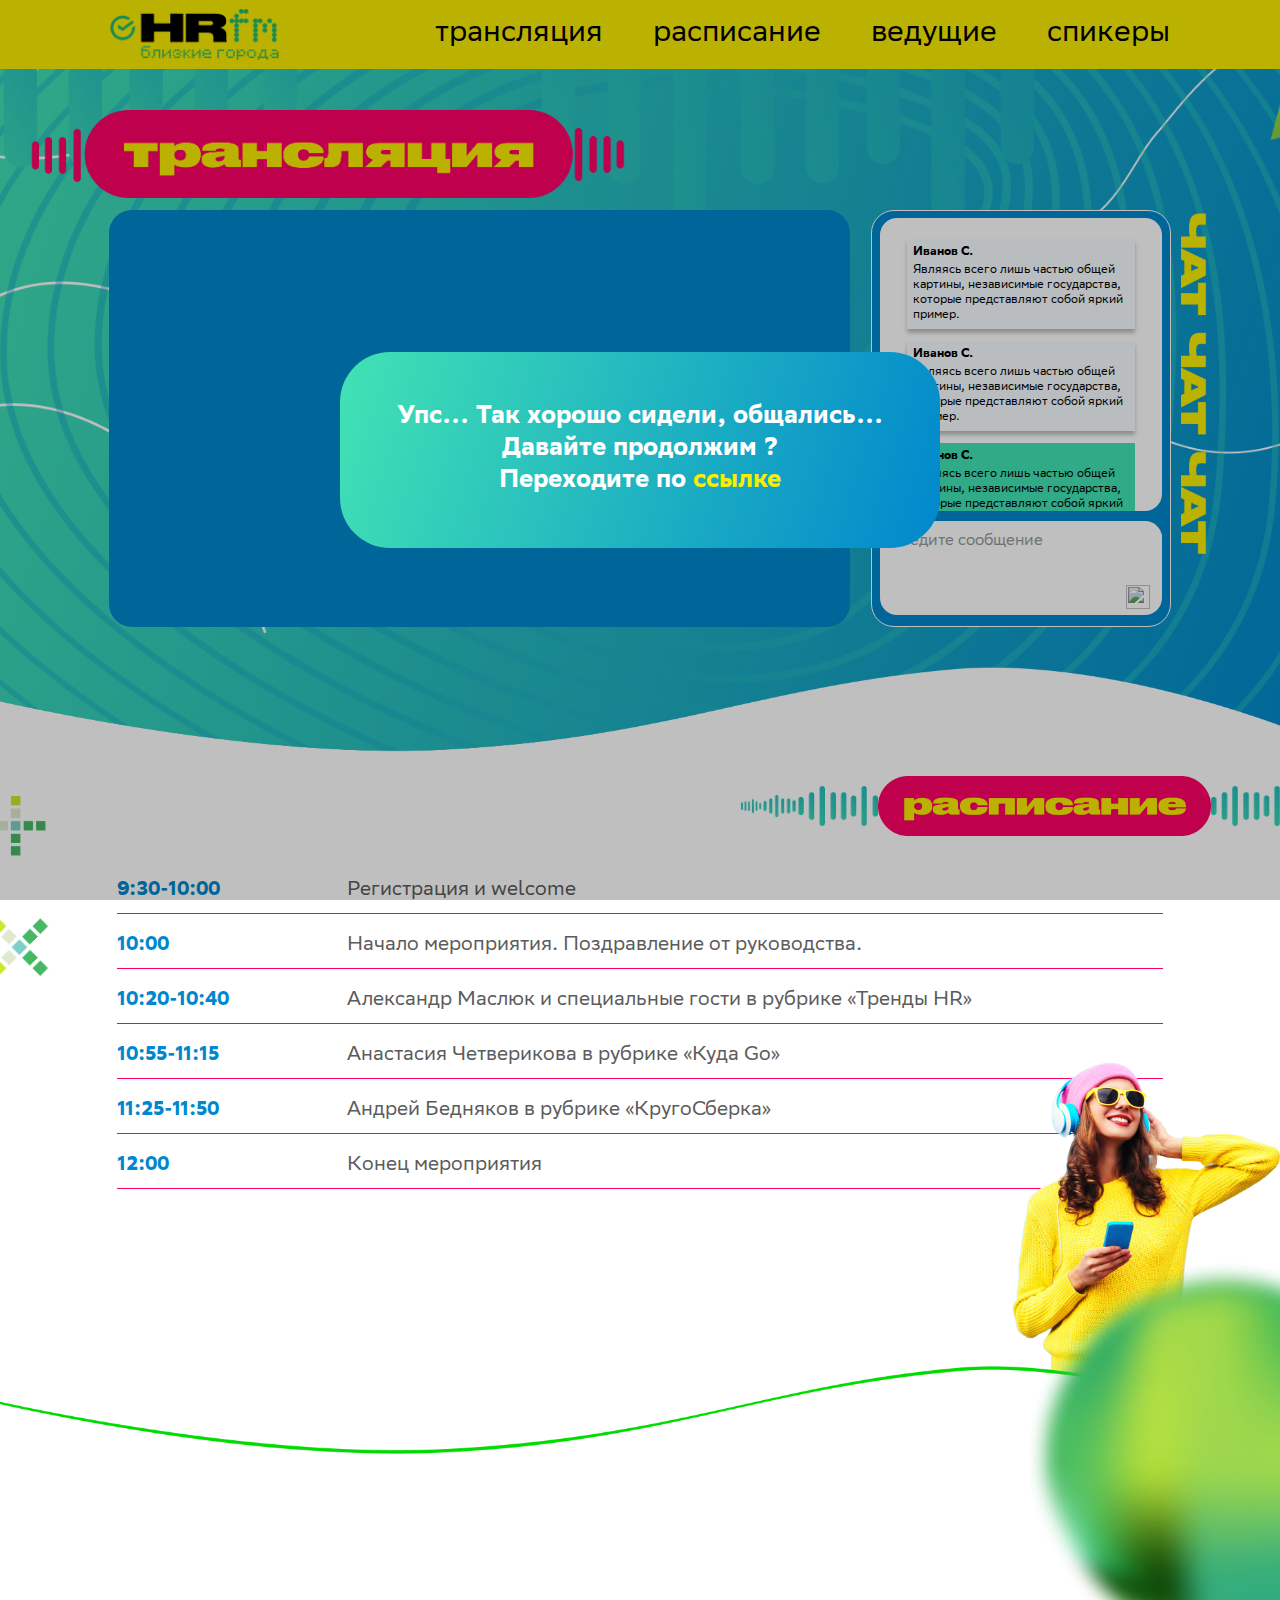
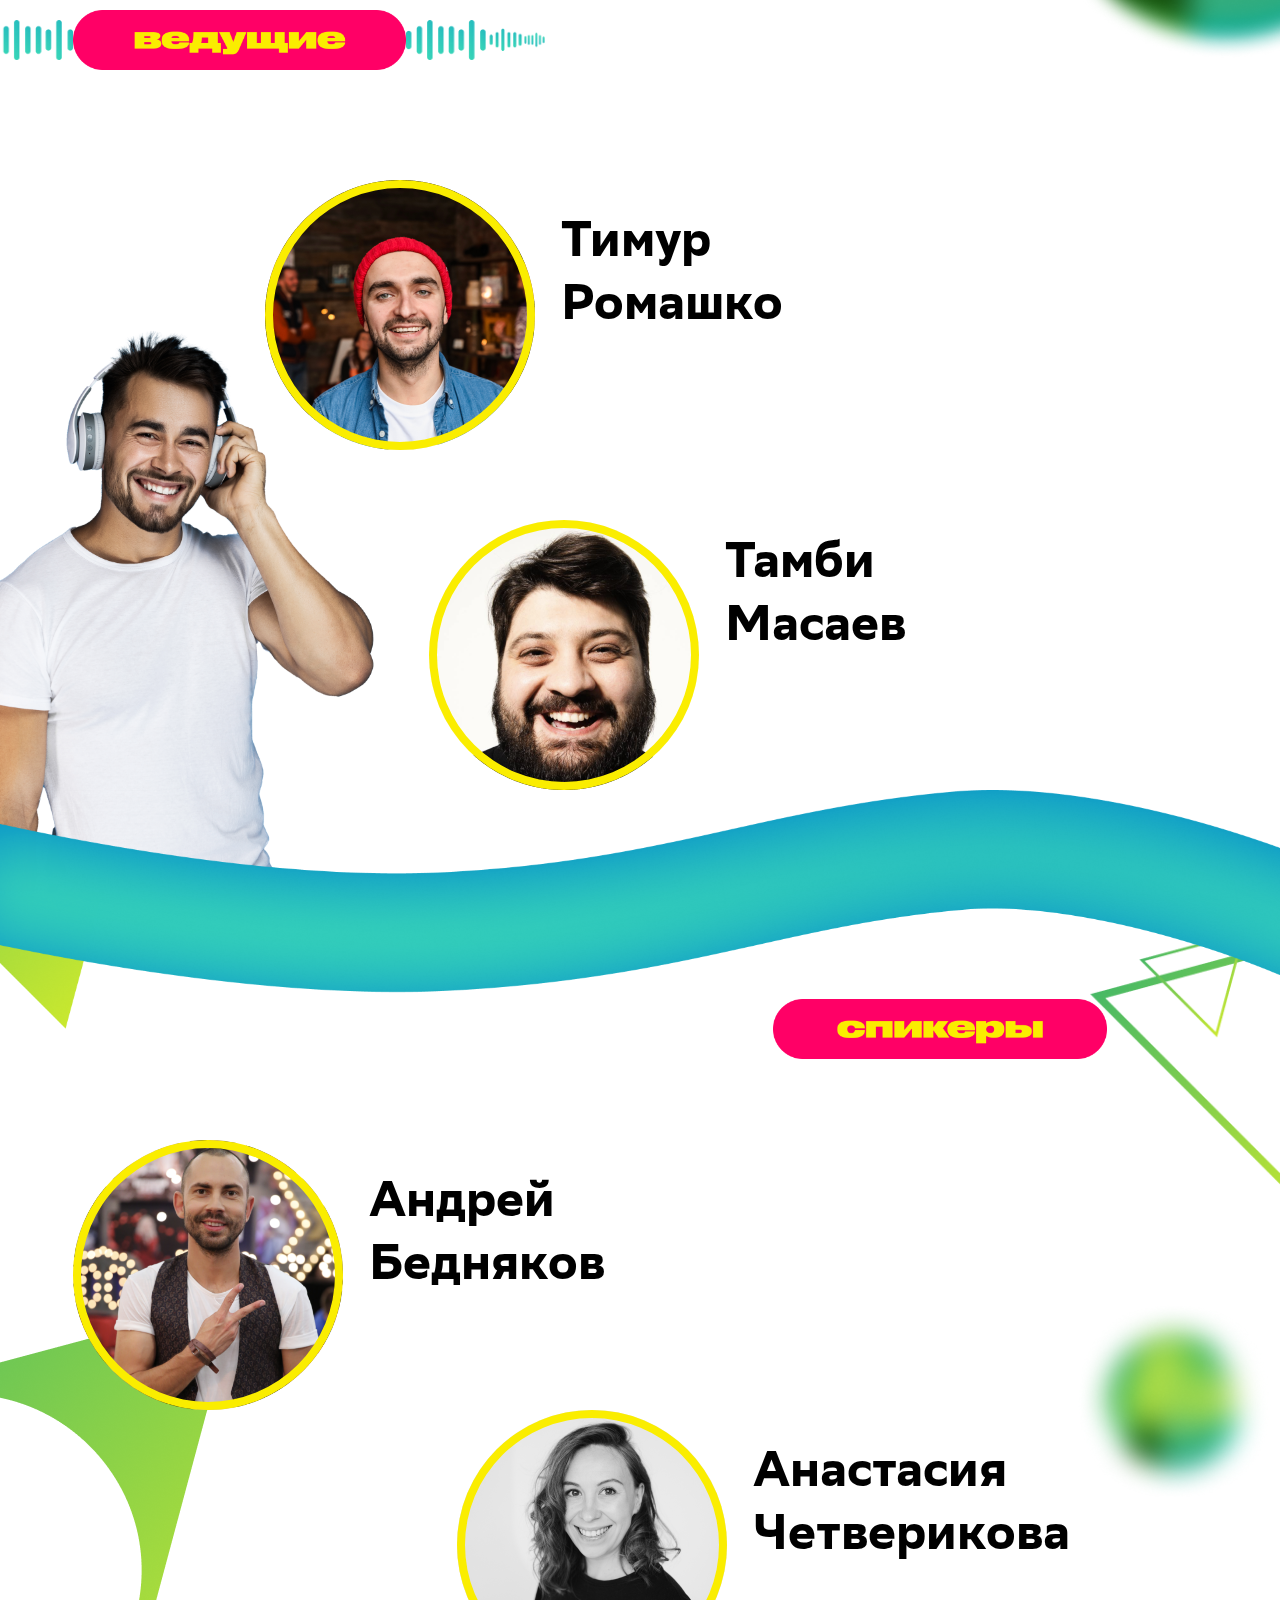
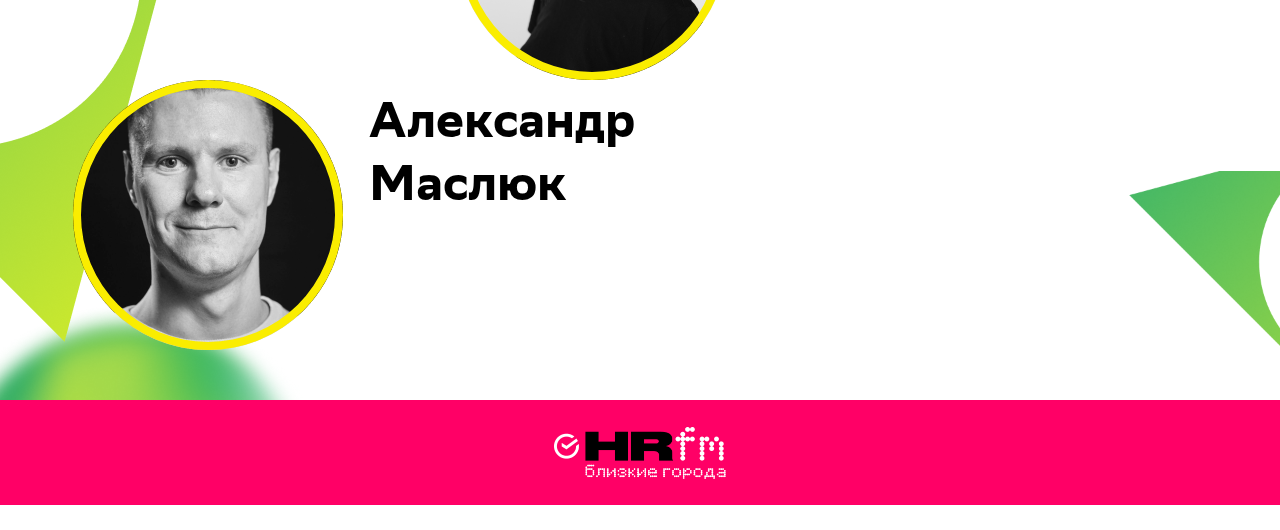
==== commit f6d90994: "Updating index.html" ====
--- a/index.html
+++ b/index.html
@@ -10,14 +10,61 @@
   <meta http-equiv="Content-Language" content="ru">
   <meta name="generator" content="N/A">
   <meta name="language" content="Russian">
-  <meta name="viewport" content="width=device-width, initial-scale=0.8, maximum-scale=1.0, user-scalable=no" />
+  <meta name="viewport" content="width=device-width, initial-scale=1, maximum-scale=1.0, user-scalable=no" />
 
   <link type="text/css" rel="stylesheet" href="./fonts/fonts.css">
   <link type="text/css" rel="stylesheet" href="./index.css">
+
+  <script src="https://ajax.googleapis.com/ajax/libs/jquery/3.5.1/jquery.min.js"></script>
+
+  <script type="text/javascript">
+    $(document).ready(function() {
+      let menu = document.querySelector(".menuBtn"),
+        menuBlock = document.querySelector(".menuLinks");
+
+      $("a[href^='#']").click(function(event) {
+        //отменяем стандартную обработку нажатия по ссылке
+        event.preventDefault();
+
+        //забираем идентификатор бока с атрибута href
+        var id = $(this).attr('href'),
+          //узнаем высоту от начала страницы до блока на который ссылается якорь
+          top = $(id).offset().top - 30;
+        //анимируем переход на расстояние - top за 1500 мс
+        $('body,html').animate({
+          scrollTop: top
+        }, 500);
+
+        if (menuBlock.classList.contains("menuLinksMobile")) {
+          menuBlock.className = "menuLinks";
+        } else {
+          menuBlock.className = "menuLinks menuLinksMobile";
+        }
+      });
+
+      menu.addEventListener("click", () => {
+        if (menuBlock.classList.contains("menuLinksMobile")) {
+          menuBlock.className = "menuLinks";
+        } else {
+          menuBlock.className = "menuLinks menuLinksMobile";
+        }
+      });
+    });
+  </script>
 </head>
 
-<body>
-
+<body class="popUpINDEXNoScroll">
+  <div class="popUpINDEX">
+    <div class="popUpINDEXInside">
+      <div class="popUpINDEXData">
+        <p>
+          Упс... Так хорошо сидели, общались...
+          <br />Давайте продолжим ?
+          <br />Переходите по <a href="#">ссылке</a>
+        </p>
+      </div>
+    </div>
+  </div>
   <div class="body">
     <div class="menu">
       <div class="logo">
@@ -31,16 +78,7 @@
         <a class="menuLink" href="#speakers">спикеры</a>
       </div>
       <script type="text/javascript">
-        let menu = document.querySelector(".menuBtn"),
-          menuBlock = document.querySelector(".menuLinks");
-
-        menu.addEventListener("click", () => {
-          if (menuBlock.classList.contains("menuLinksMobile")) {
-            menuBlock.className = "menuLinks";
-          } else {
-            menuBlock.className = "menuLinks menuLinksMobile";
-          }
-        });
+
       </script>
     </div>
     <img class="topImg" src="./images/top.png" alt="">
@@ -56,7 +94,7 @@
         <img class="broadcastCaption" id="broadcast" src="./images/broadcast-caption.png" alt="" />
         <div class="broadcastBlock2">
           <div class="broadcastVideoBlock">
-            <!-- PLACE BROADCAST HERE -->
+            <script src="https://facecast.net/v/js/iframe.js"></script><iframe id="200qpi" onload="fc_load_iframe(this)" width="100%" height="100%" style="border:none" allow="autoplay; fullscreen" allowfullscreen></iframe>
           </div>
           <script type="text/javascript">
             let video = document.querySelector(".broadcastVideoBlock")
@@ -139,13 +177,13 @@
       </div>
     </div>
 
-    <div class="schedule" id="schedule">
+    <div class="schedule">
       <img class="scheduleStyle" src="./images/schedule/schedule-style.png" alt="" />
       <div class="scheduleBlock">
         <img class="scheduleStyleLeft1" src="./images/schedule/style-1.png" alt="" />
         <img class="scheduleStyleLeft2" src="./images/schedule/style-2.png" alt="" />
 
-        <div class="scheduleCaption">
+        <div class="scheduleCaption" id="schedule">
           <img class="scheduleCaptionLeft" src="./images/schedule/style-4.png" alt="" />
           <img class="styleMobile styleMobileLeft" src="./images/style-left.png" alt="" />
           <img class="scheduleCaptionCenter" src="./images/schedule/caption.png" alt="" />
--- a/index.css
+++ b/index.css
@@ -75,8 +75,7 @@
 
 .body {
   width: 100%;
-  /* overflow: hidden;
-  overflow-y: scroll; */
+  overflow-x: hidden;
 }
 
 .menu {
@@ -208,6 +207,7 @@
   display: block;
   float: right;
   margin-right: 12px;
+  cursor: pointer;
 }
 
 .input::placeholder {
@@ -616,6 +616,64 @@
   display: none;
 }
 
+.popUpINDEX {
+  height: 100vh;
+  width: 100%;
+  position: fixed;
+  overflow: hidden;
+  box-shadow: inset 0 0 0 100000px rgba(0, 0, 0, 0.25);
+  z-index: 1000;
+}
+
+.popUpINDEXInside {
+  max-width: 1140px;
+  width: 100%;
+  margin: 0 auto;
+  height: inherit;
+  box-sizing: border-box;
+  display: flex;
+  justify-content: center;
+  align-items: center;
+  position: relative;
+  /* z-index: ; */
+}
+
+.popUpINDEXNoScroll {
+  overflow: hidden;
+}
+
+.popUpINDEXData {
+  background: linear-gradient(287.56deg, #0087CD 0%, #42E3B4 100%);
+  border-radius: 50px;
+  max-width: 600px;
+  width: 90%;
+  height: auto;
+  padding: 50px;
+  position: relative;
+  overflow: hidden;
+  display: flex;
+  justify-content: center;
+  align-items: center;
+  box-sizing: border-box;
+}
+
+.popUpINDEXData p {
+  font-family: "SBSansDisplay_Bold";
+  font-size: 25px;
+  line-height: 32px;
+  text-align: center;
+  color: #FFFFFF;
+}
+
+.popUpINDEXData p a {
+  color: #FAED00;
+}
+
+.popUpINDEXData p a:hover {
+  transition: 0.3s;
+  opacity: 0.6;
+}
+
 @media only screen and (max-width: 1940px) {
   .scheduleBlock {
     padding: 150px 0 0;
@@ -792,6 +850,7 @@
   .faceItem {
     min-width: 600px;
   }
+
   .itemLast {
     margin-bottom: 0;
   }
@@ -940,7 +999,7 @@
   }
 }
 
-@media only screen and (max-width: 668px) {
+@media only screen and (max-width: 768px) {
   .messages {
     padding: 21px 10px;
   }
@@ -1054,8 +1113,14 @@
     z-index: -1;
     right: -15px;
   }
+
   .faceItem {
     min-width: 300px;
+  }
+
+  .popUpINDEXData {
+    padding: 30px;
+    border-radius: 23px;
   }
 }
 
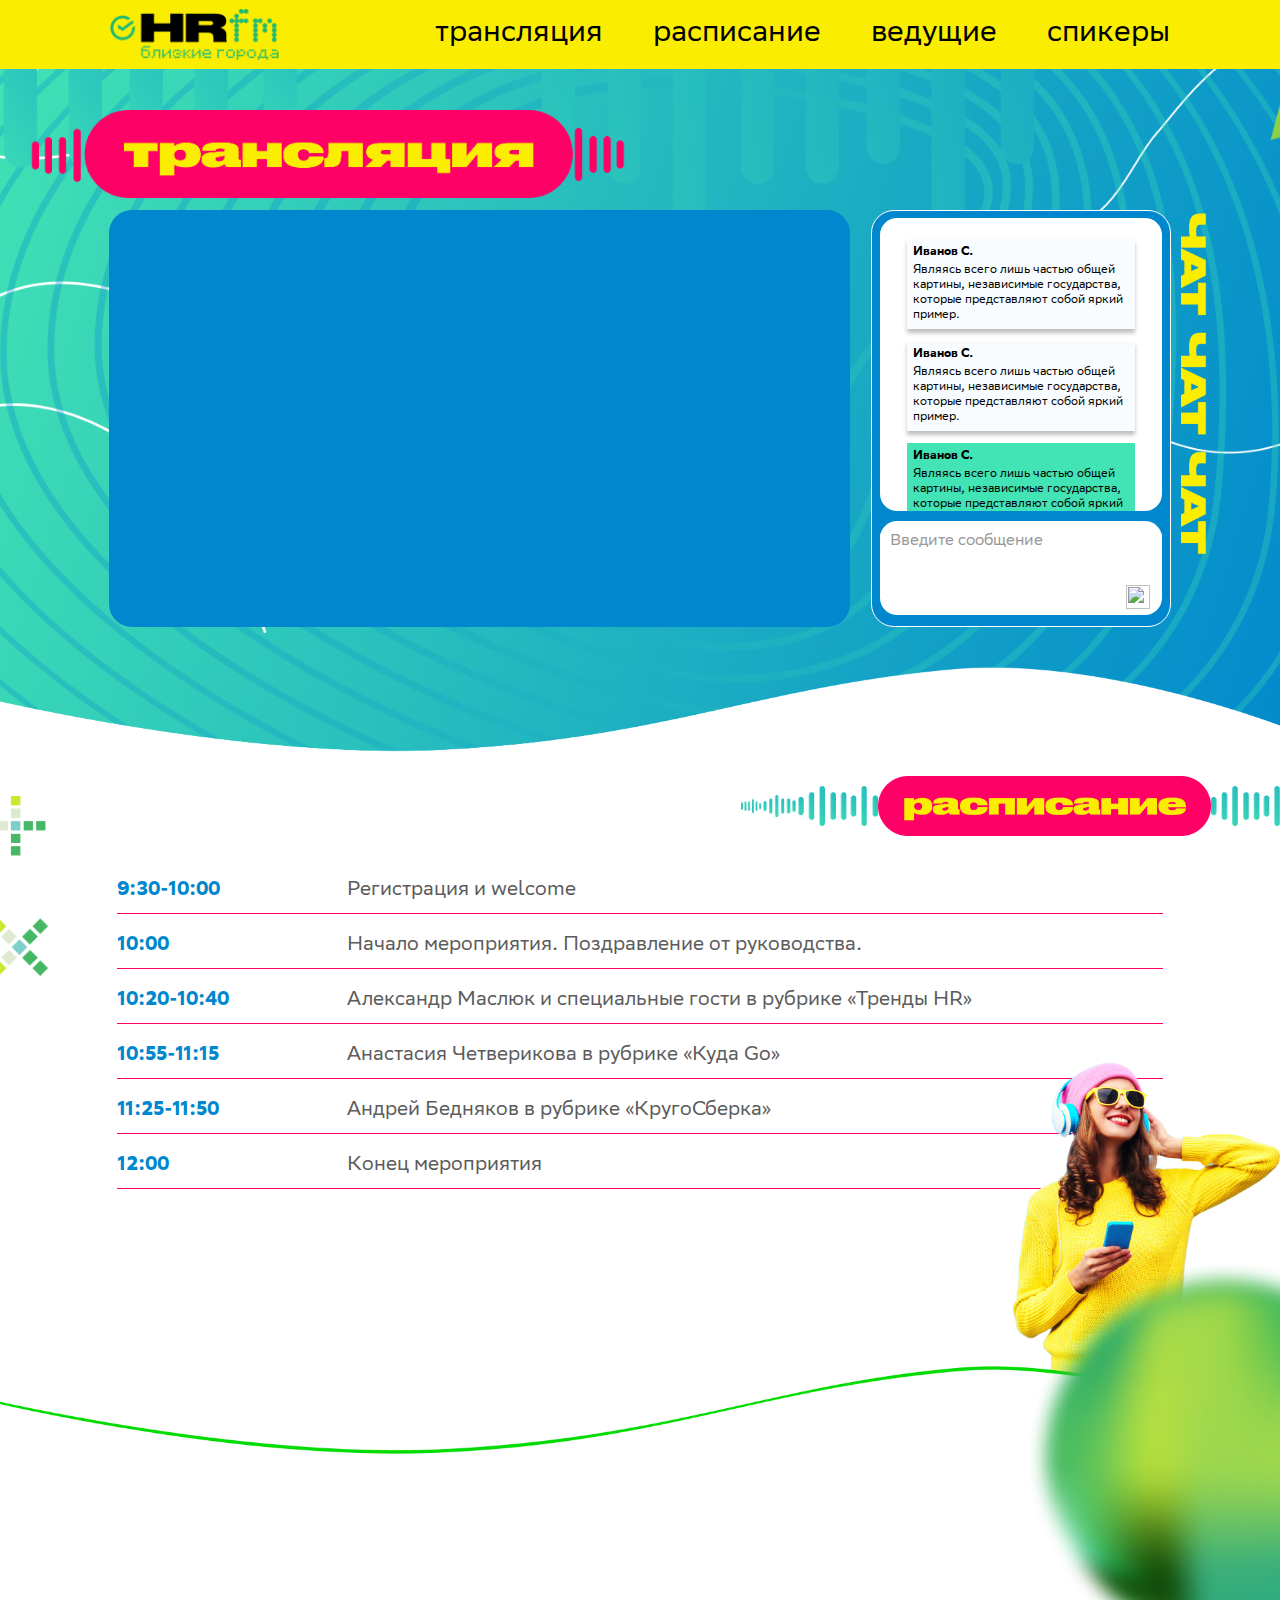
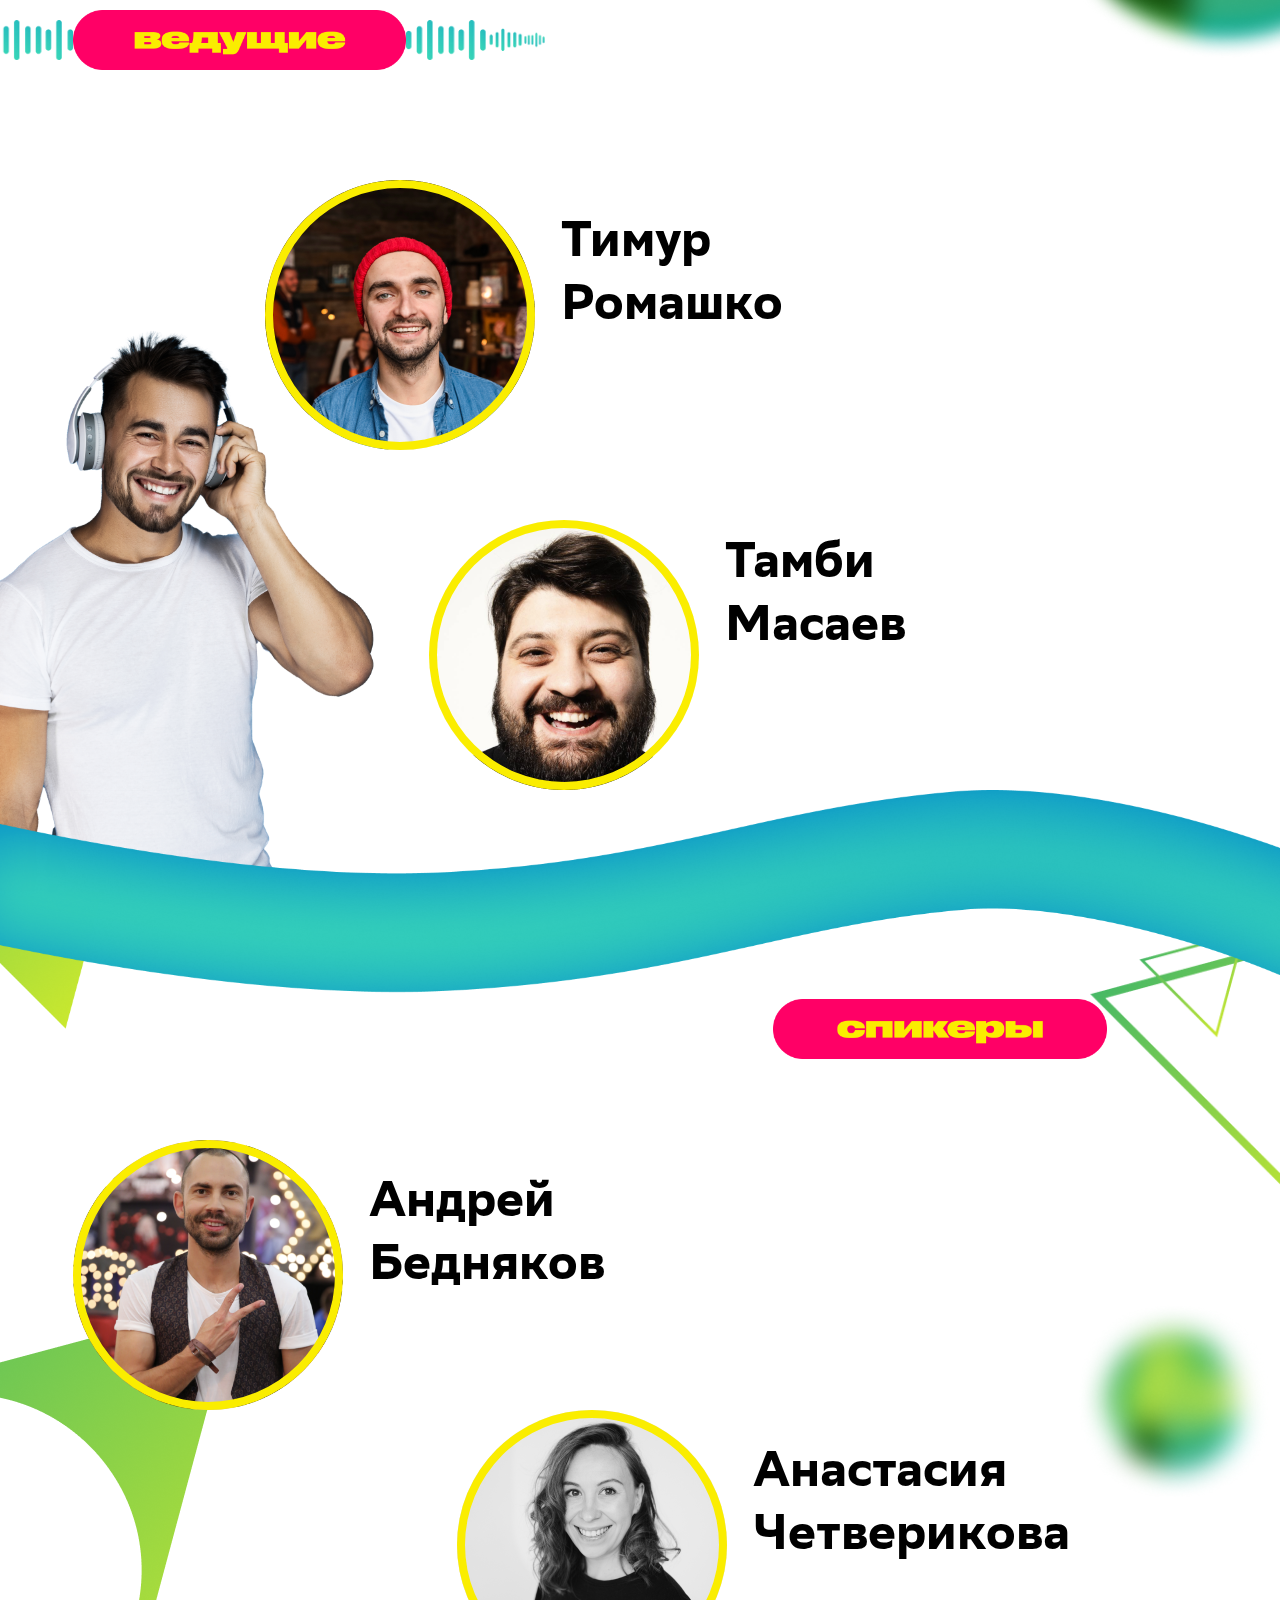
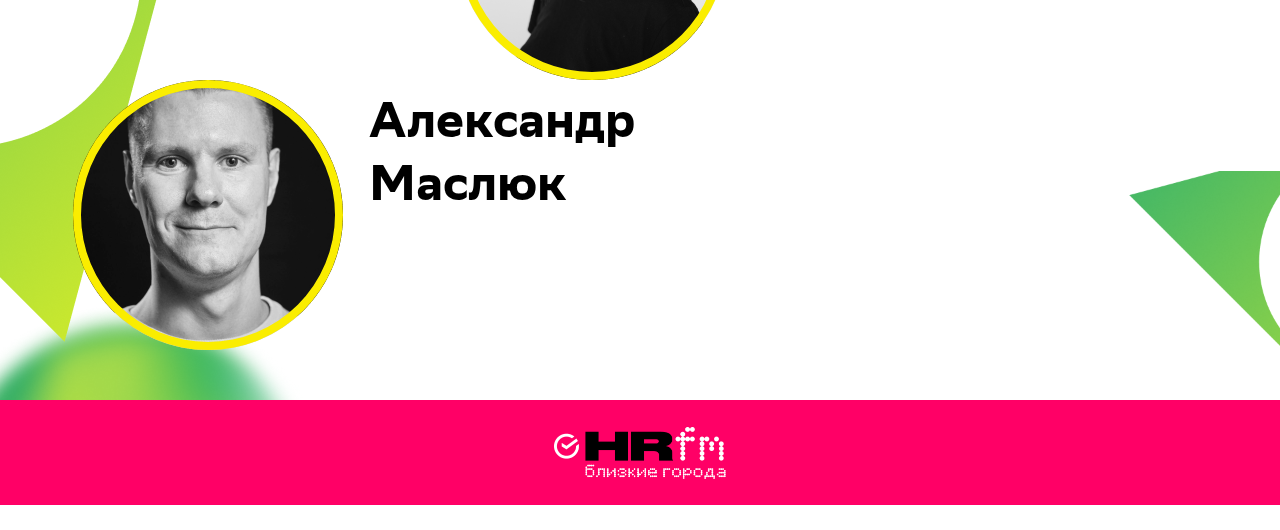
==== commit c4fb37d3: "Updating index.html" ====
--- a/index.html
+++ b/index.html
@@ -52,9 +52,9 @@
     });
   </script>
 </head>
-
-<body class="popUpINDEXNoScroll">
-  <div class="popUpINDEX">
+<body>
+<!-- <body class="popUpINDEXNoScroll"> -->
+  <!-- <div class="popUpINDEX">
     <div class="popUpINDEXInside">
       <div class="popUpINDEXData">
         <p>
@@ -64,7 +64,7 @@
         </p>
       </div>
     </div>
-  </div>
+  </div> -->
   <div class="body">
     <div class="menu">
       <div class="logo">
--- a/index.css
+++ b/index.css
@@ -621,8 +621,9 @@
   width: 100%;
   position: fixed;
   overflow: hidden;
-  box-shadow: inset 0 0 0 100000px rgba(0, 0, 0, 0.25);
+  box-shadow: inset 0 0 0 100000px rgba(0, 0, 0, 0.45);
   z-index: 1000;
+  background: url(./images/top-bg.png) no-repeat center center / cover;
 }
 
 .popUpINDEXInside {
